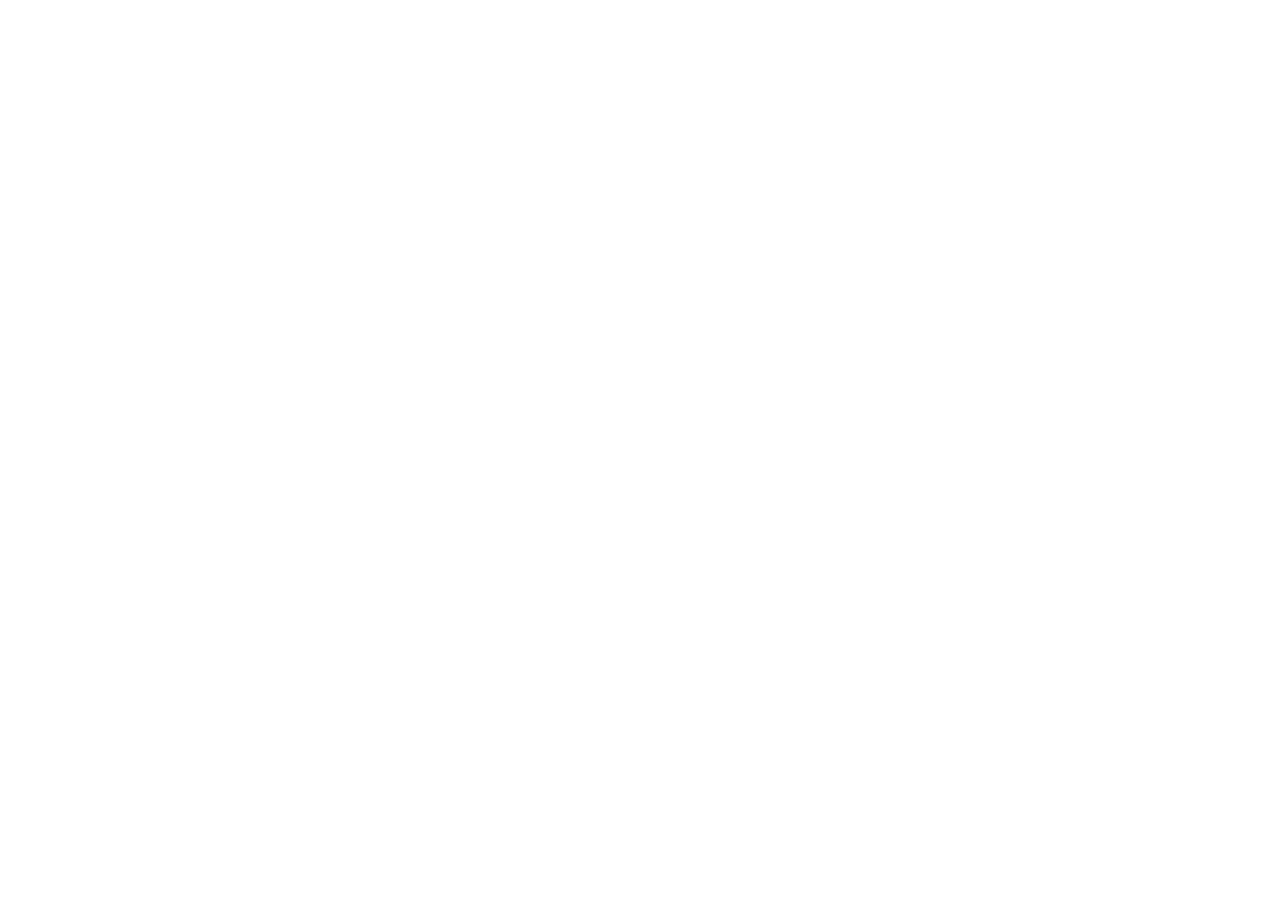
==== index.html @ 0c62b7d4 "Add files via upload" ====
<!DOCTYPE html>
<html lang="en">
<head>
  <meta charset="utf-8">
  <meta name="viewport" content="width=device-width, initial-scale=1">
  <title>Auraluxe - Sleep, engineered to feel like nothing at all.</title>
  <meta name="description" content="The Auraluxe Glow wraps your room in warm light and soft sound - so you fall asleep without trying, and wake up feeling like yourself again. Try it for 100 nights.">
  <link rel="stylesheet" href="assets/colors_and_type.css">
  <script src="vendor/lucide.js"></script>
  <script src="vendor/react.min.js"></script>
  <script src="vendor/react-dom.min.js"></script>
  <style>
    * { box-sizing: border-box; }
    html { scroll-behavior: smooth; }
    html, body { margin: 0; padding: 0; background: var(--canvas); }
    body { -webkit-font-smoothing: antialiased; text-rendering: optimizeLegibility; font-family: var(--font-body); color: var(--ink); }
    a { color: inherit; }
    ::selection { background: var(--brand-purple-300); }
    :root { --gutter: 40px; --sec: 104px; --btn-radius: var(--r-md); }

    /* gentle ambient motion - slow, no bounce */
    @keyframes auraDrift  { 0%,100% { transform: translate(0,0) scale(1); } 50% { transform: translate(-24px,20px) scale(1.05); } }
    @keyframes auraDrift2 { 0%,100% { transform: translate(0,0) scale(1); } 50% { transform: translate(22px,-18px) scale(1.06); } }
    @keyframes auraPulse  { 0%,100% { opacity: .82; transform: scale(1); } 50% { opacity: 1; transform: scale(1.05); } }
    .aura-drift  { animation: auraDrift  17s ease-in-out infinite; }
    .aura-drift2 { animation: auraDrift2 20s ease-in-out infinite; }
    .aura-pulse  { animation: auraPulse  8s  ease-in-out infinite; }
    @media (prefers-reduced-motion: reduce) { .aura-drift,.aura-drift2,.aura-pulse { animation: none; } }

    /* scroll-reveal - pure CSS, always settles visible */
    @keyframes auraReveal { from { opacity: 0; transform: translateY(var(--reveal-y, 18px)); } to { opacity: 1; transform: translateY(0); } }
    .aura-reveal { animation: auraReveal .7s cubic-bezier(.22,1,.36,1) both; }
    @supports (animation-timeline: view()) {
      .aura-reveal { animation-name: auraReveal; animation-timeline: view(); animation-range: entry 2% entry 32%; animation-duration: auto; }
    }
    @media (prefers-reduced-motion: reduce) { .aura-reveal { animation: none !important; opacity: 1 !important; transform: none !important; } }

    @keyframes compatScroll { from { transform: translateX(0); } to { transform: translateX(-50%); } }
    .compat-marquee-track { animation: compatScroll 32s linear infinite; }
    .compat-marquee:hover .compat-marquee-track { animation-play-state: paused; }
    @media (prefers-reduced-motion: reduce) { .compat-marquee-track { animation: none; } }
    .nav-link:hover { color: var(--ink); }
    .link-accent:hover { text-decoration: underline; }
    .footer-link:hover { color: var(--ink); }
    .nav-burger { display: none; }
    .hero-proof .hero-proof-cue { opacity: .85; transition: opacity .18s ease; }
    .hero-proof:hover .hero-proof-cue { opacity: 1; text-decoration: underline; }
    .hero-proof:hover .hero-proof-cue svg { transform: translateY(1px); transition: transform .18s ease; }

    .aura-toast { position: fixed; bottom: 28px; left: 50%; transform: translateX(-50%) translateY(20px); opacity: 0; background: var(--ink); color: #fff; font-family: var(--font-body); font-size: 14px; font-weight: 500; padding: 14px 22px; border-radius: var(--r-full); box-shadow: var(--elev-4); transition: all .3s cubic-bezier(.4,0,.2,1); z-index: 200; display:flex; align-items:center; gap:10px; }
    .aura-toast.show { opacity: 1; transform: translateX(-50%) translateY(0); }

    /* ---------- responsive ---------- */
    @media (max-width: 980px) {
      :root { --sec: 80px; }
      .hero-grid { grid-template-columns: 1fr !important; gap: 36px !important; padding-top: 56px !important; padding-bottom: 64px !important; }
      .hero-visual { min-height: 340px !important; order: -1; }
      .hero-h1 { font-size: 52px !important; letter-spacing: -1.6px !important; }
      .showcase-row { grid-template-columns: 1fr !important; gap: 32px !important; }
      .pain-grid { grid-template-columns: repeat(2, 1fr) !important; }
      .showcase-row .showcase-copy { order: 2 !important; }
      .bento-grid { grid-template-columns: repeat(2, 1fr) !important; }
      .bento-cell:first-child { grid-column: span 2 !important; grid-row: auto !important; }
      .bento-cell.bento-stats { grid-column: span 2 !important; }
      .faq-wrap { grid-template-columns: 1fr !important; gap: 32px !important; }
      .faq-head { position: static !important; }
      .footer-news { grid-template-columns: 1fr !important; gap: 24px !important; }
      .news-form { justify-self: start !important; }
      .testi-grid { grid-template-columns: 1fr !important; }
      .how-grid { grid-template-columns: 1fr !important; gap: 48px !important; }
      .mosaic-grid { grid-template-columns: 1fr !important; }
      .mosaic-hero { min-height: 440px !important; }
    }
    @media (max-width: 720px) {
      :root { --gutter: 22px; }
      .nav-links, .nav-cart { display: none !important; }
      .nav-burger { display: inline-flex !important; }
      .hero-h1 { font-size: 42px !important; }
      .section-h { font-size: 32px !important; }
      .big-quote { font-size: 24px !important; }
      .atmos-h { font-size: 32px !important; }
      .bento-grid { grid-template-columns: 1fr !important; }
      .pain-grid { grid-template-columns: 1fr !important; }
      .bento-cell:first-child, .bento-cell.bento-stats { grid-column: auto !important; }
      .bento-stats { gap: 18px !important; }
      .footer-cols { grid-template-columns: 1fr 1fr !important; }
    }
  </style>
</head>
<body>
  <div id="root"></div>
  <div class="aura-toast" id="toast"></div>

  <script src="js/tweaks-panel.js"></script>
  <script src="js/shared.js"></script>
  <script src="js/sections-a.js"></script>
  <script src="js/sections-b.js"></script>
  <script src="js/sections-c.js"></script>
  <script>const {
  useEffect
} = React;
const TWEAK_DEFAULTS = /*EDITMODE-BEGIN*/{
  "accent": "#7793C7",
  "density": "regular",
  "corners": "soft",
  "parallax": true
} /*EDITMODE-END*/;
const ACCENT_DEEP = {
  "#7793C7": "#4a659e",
  // periwinkle
  "#3a8fa8": "#26687c",
  // teal
  "#4f6fc2": "#37509a",
  // indigo
  "#c47a3a": "#7a4a1e" // amber
};
const DENSITY = {
  compact: {
    sec: "76px",
    gut: "40px"
  },
  regular: {
    sec: "104px",
    gut: "40px"
  },
  comfy: {
    sec: "132px",
    gut: "48px"
  }
};
const CORNERS = {
  sharp: "4px",
  soft: "10px",
  round: "9999px"
};
function showToast(msg) {
  const t = document.getElementById('toast');
  t.innerHTML = '';
  const ic = document.createElement('span');
  ic.textContent = '✓';
  ic.style.cssText = 'color:var(--brand-purple-300);font-weight:700';
  t.appendChild(ic);
  t.appendChild(document.createTextNode(msg));
  t.classList.add('show');
  clearTimeout(window.__tt);
  window.__tt = setTimeout(() => t.classList.remove('show'), 2400);
}
function App() {
  const [t, setTweak] = useTweaks(TWEAK_DEFAULTS);
  const cta = () => showToast("Added to your order - $99.95, sleep well");
  const subscribe = () => showToast("You're in - quiet notes only");
  useEffect(() => {
    if (window.lucide) window.lucide.createIcons();
  });

  // apply tweaks to :root
  useEffect(() => {
    const r = document.documentElement.style;
    r.setProperty("--accent", t.accent);
    r.setProperty("--accent-deep", ACCENT_DEEP[t.accent] || t.accent);
    const d = DENSITY[t.density] || DENSITY.regular;
    r.setProperty("--sec", d.sec);
    r.setProperty("--gutter", d.gut);
    r.setProperty("--btn-radius", CORNERS[t.corners] || CORNERS.soft);
  }, [t.accent, t.density, t.corners]);

  // toggle parallax by setting a flag the rows read
  useEffect(() => {
    window.__auraParallax = t.parallax;
  }, [t.parallax]);
  return /*#__PURE__*/React.createElement("div", null, /*#__PURE__*/React.createElement(SaleBanner, null), /*#__PURE__*/React.createElement(TopNav, {
    onCta: cta
  }), /*#__PURE__*/React.createElement(Hero, {
    onCta: cta
  }), /*#__PURE__*/React.createElement(HeroTrust, null), /*#__PURE__*/React.createElement(CompatibilityStrip, null), /*#__PURE__*/React.createElement(FeaturedIn, {
    onCta: cta
  }), /*#__PURE__*/React.createElement(Timeline, null), /*#__PURE__*/React.createElement(Showcase, null), /*#__PURE__*/React.createElement(Bento, null), /*#__PURE__*/React.createElement(Comparison, null), /*#__PURE__*/React.createElement(AtmosphereBand, null), /*#__PURE__*/React.createElement(LifestyleMosaic, {
    onCta: cta
  }), /*#__PURE__*/React.createElement(Testimonials, null), /*#__PURE__*/React.createElement(RiskReversal, null), /*#__PURE__*/React.createElement(Faq, null), /*#__PURE__*/React.createElement(FinalCta, {
    onCta: cta
  }), /*#__PURE__*/React.createElement(Footer, {
    onSubscribe: subscribe
  }), /*#__PURE__*/React.createElement(TweaksPanel, null, /*#__PURE__*/React.createElement(TweakSection, {
    label: "Brand"
  }), /*#__PURE__*/React.createElement(TweakColor, {
    label: "Accent",
    value: t.accent,
    options: ["#7793C7", "#3a8fa8", "#4f6fc2", "#c47a3a"],
    onChange: v => setTweak("accent", v)
  }), /*#__PURE__*/React.createElement(TweakRadio, {
    label: "Corners",
    value: t.corners,
    options: ["sharp", "soft", "round"],
    onChange: v => setTweak("corners", v)
  }), /*#__PURE__*/React.createElement(TweakSection, {
    label: "Layout"
  }), /*#__PURE__*/React.createElement(TweakRadio, {
    label: "Density",
    value: t.density,
    options: ["compact", "regular", "comfy"],
    onChange: v => setTweak("density", v)
  }), /*#__PURE__*/React.createElement(TweakToggle, {
    label: "Parallax imagery",
    value: t.parallax,
    onChange: v => setTweak("parallax", v)
  })));
}
ReactDOM.createRoot(document.getElementById('root')).render(/*#__PURE__*/React.createElement(App, null));</script>
<template id="__bundler_thumbnail"><svg xmlns="http://www.w3.org/2000/svg" viewBox="0 0 100 100"><rect width="100" height="100" fill="#0d1f3c"/><circle cx="50" cy="50" r="20" fill="none" stroke="#7793C7" stroke-width="4"/><circle cx="58" cy="44" r="14" fill="#0d1f3c"/></svg></template></body>
</html>
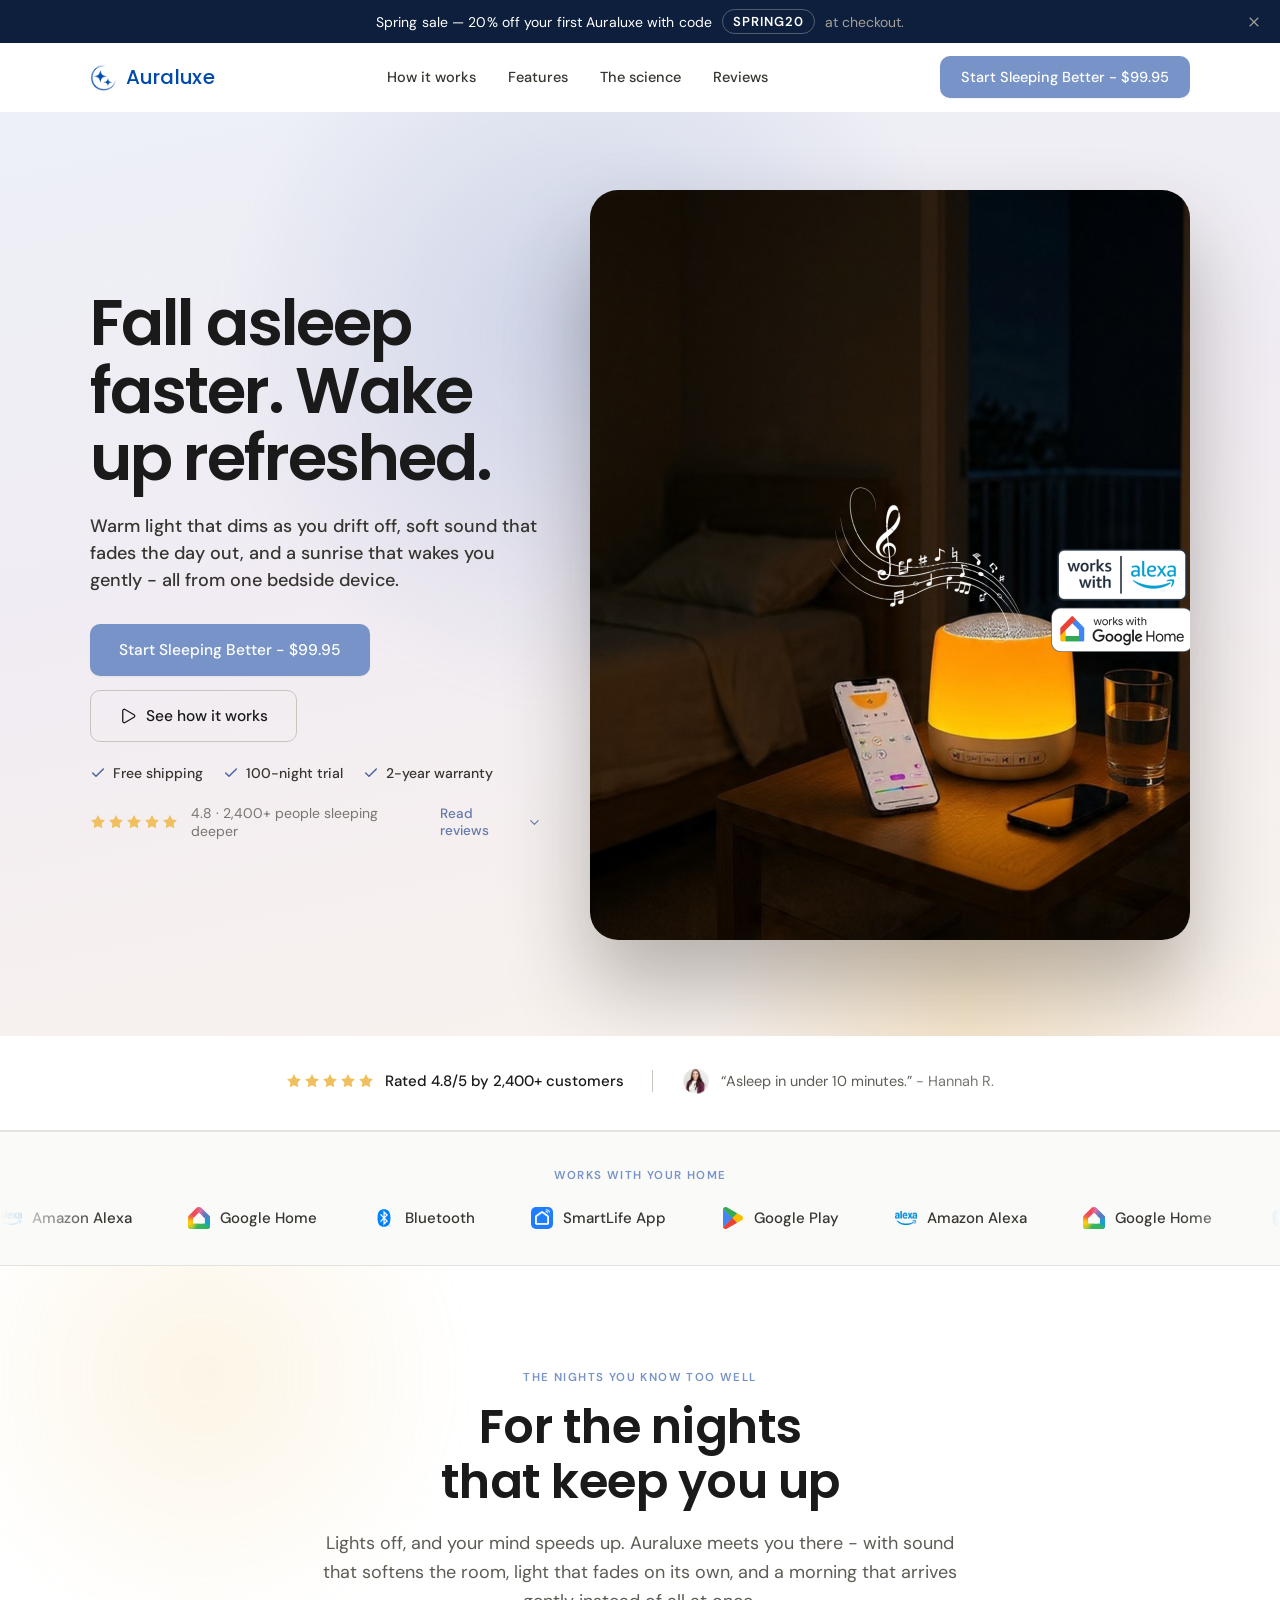
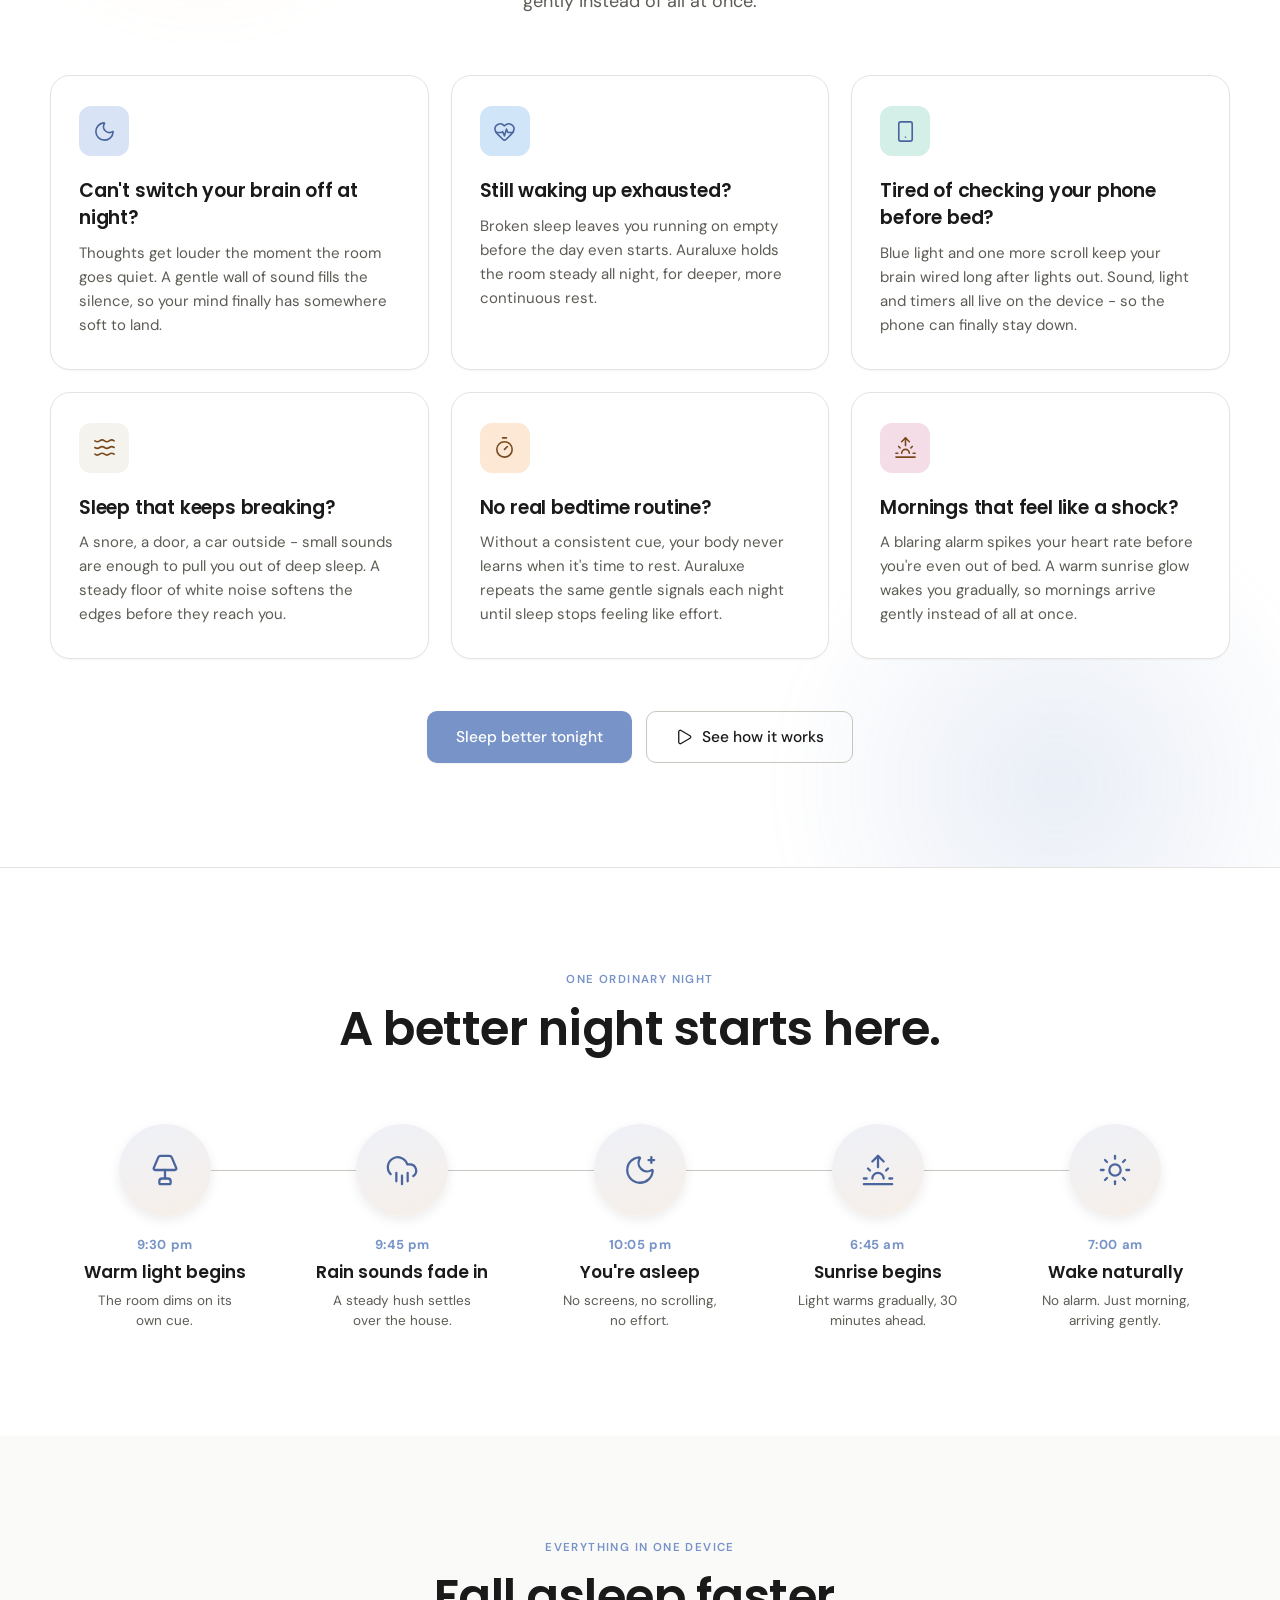
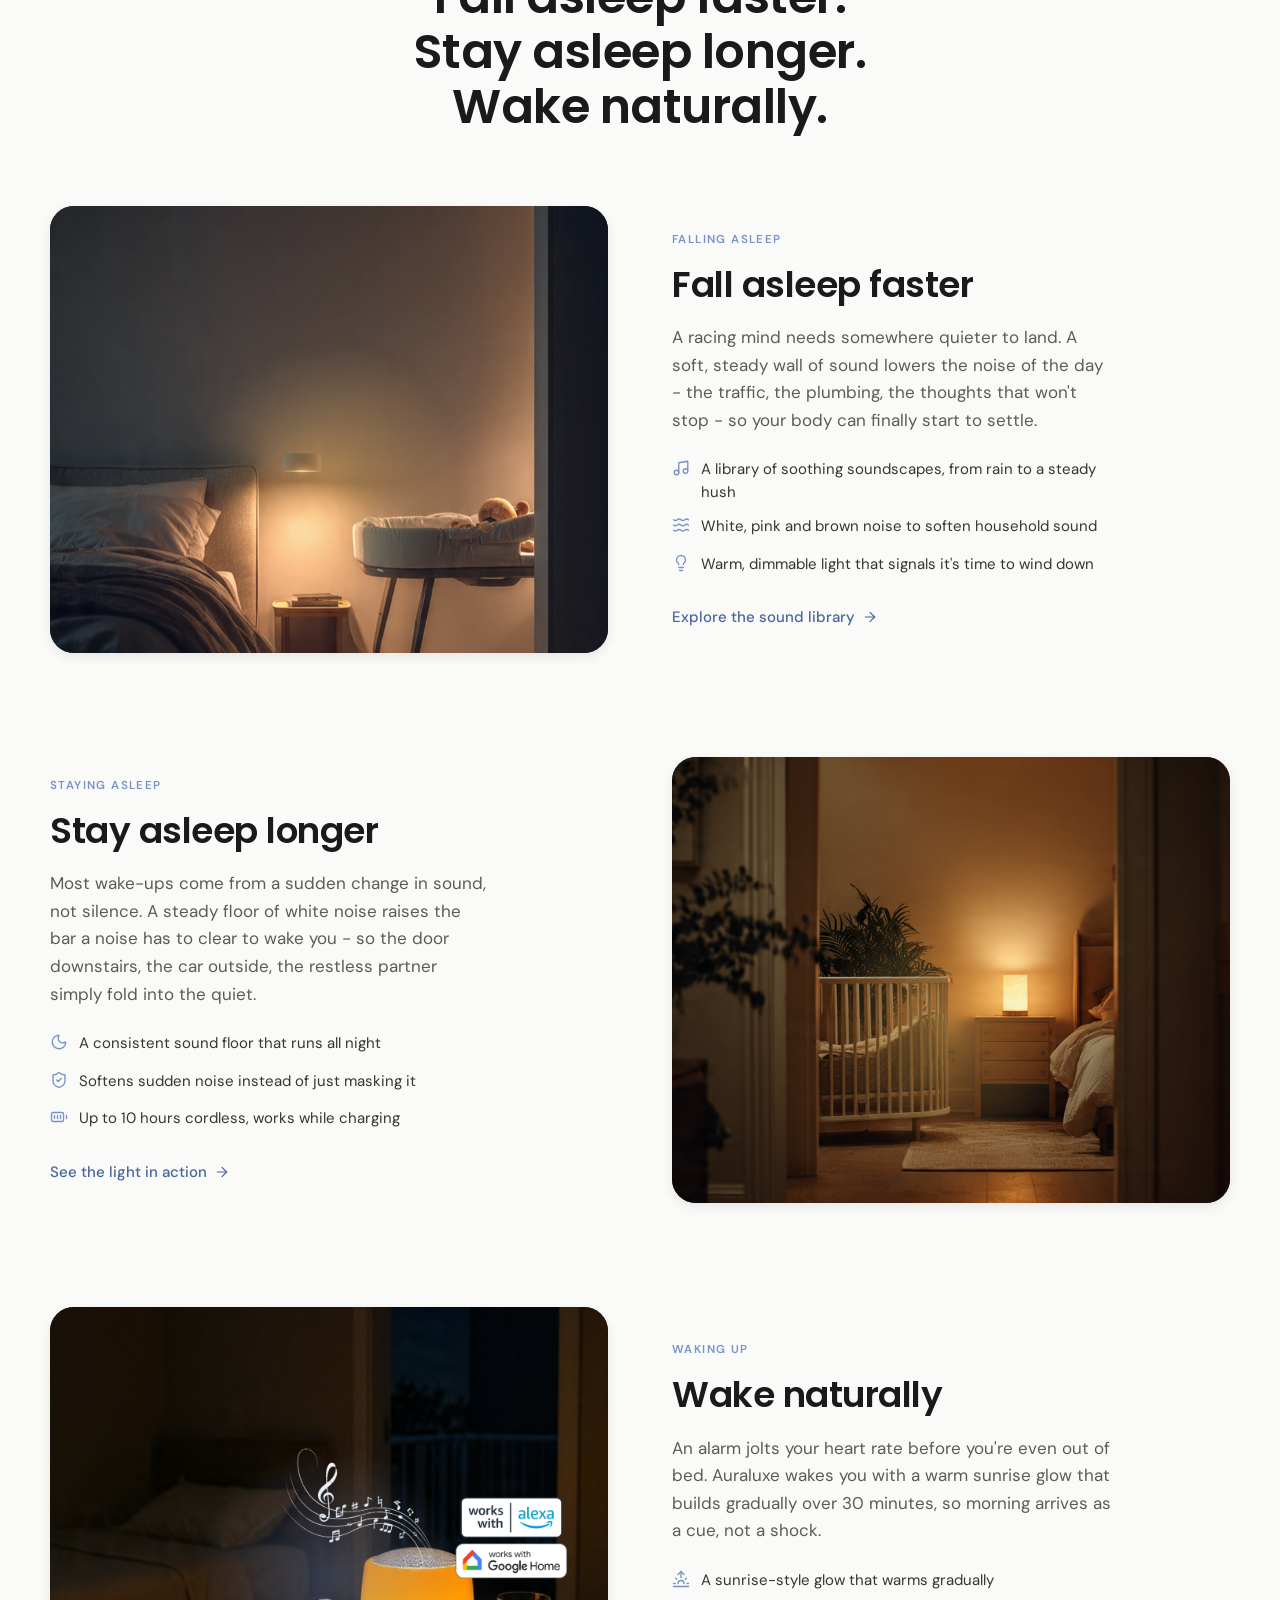
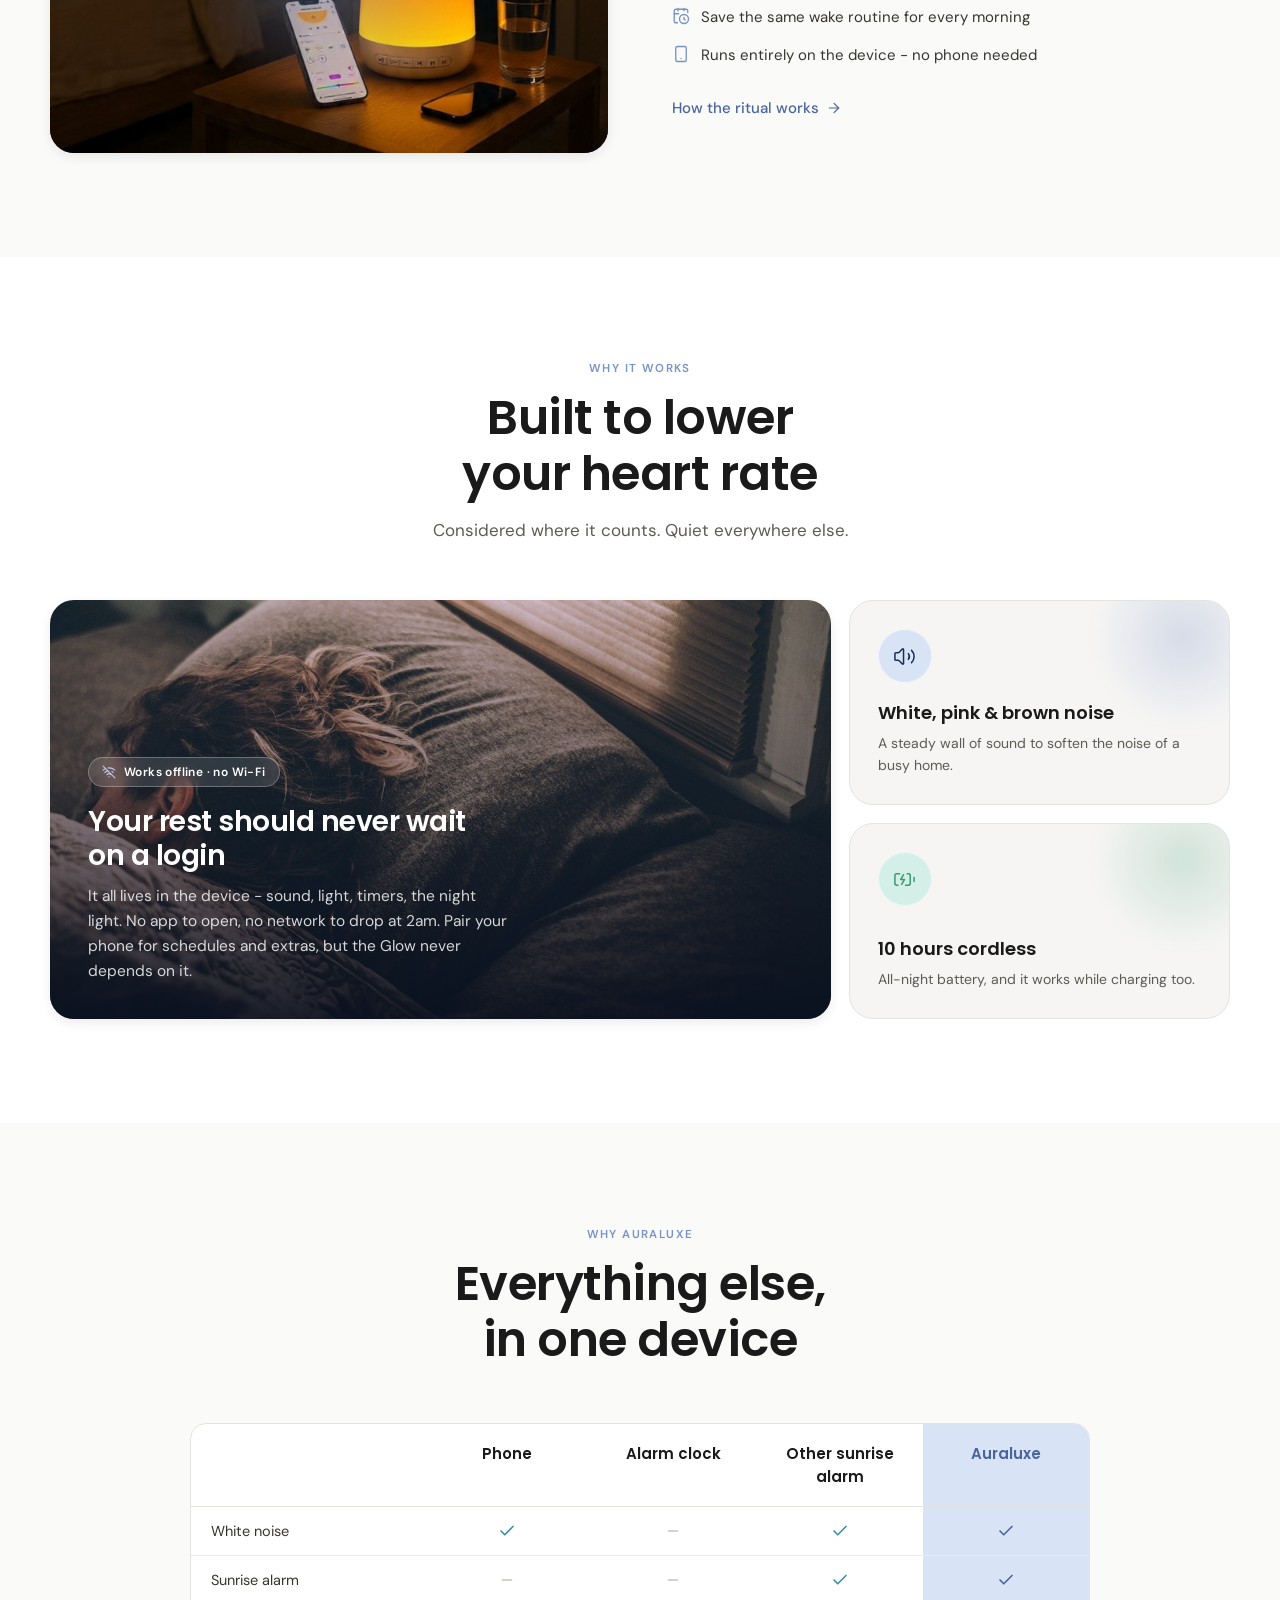
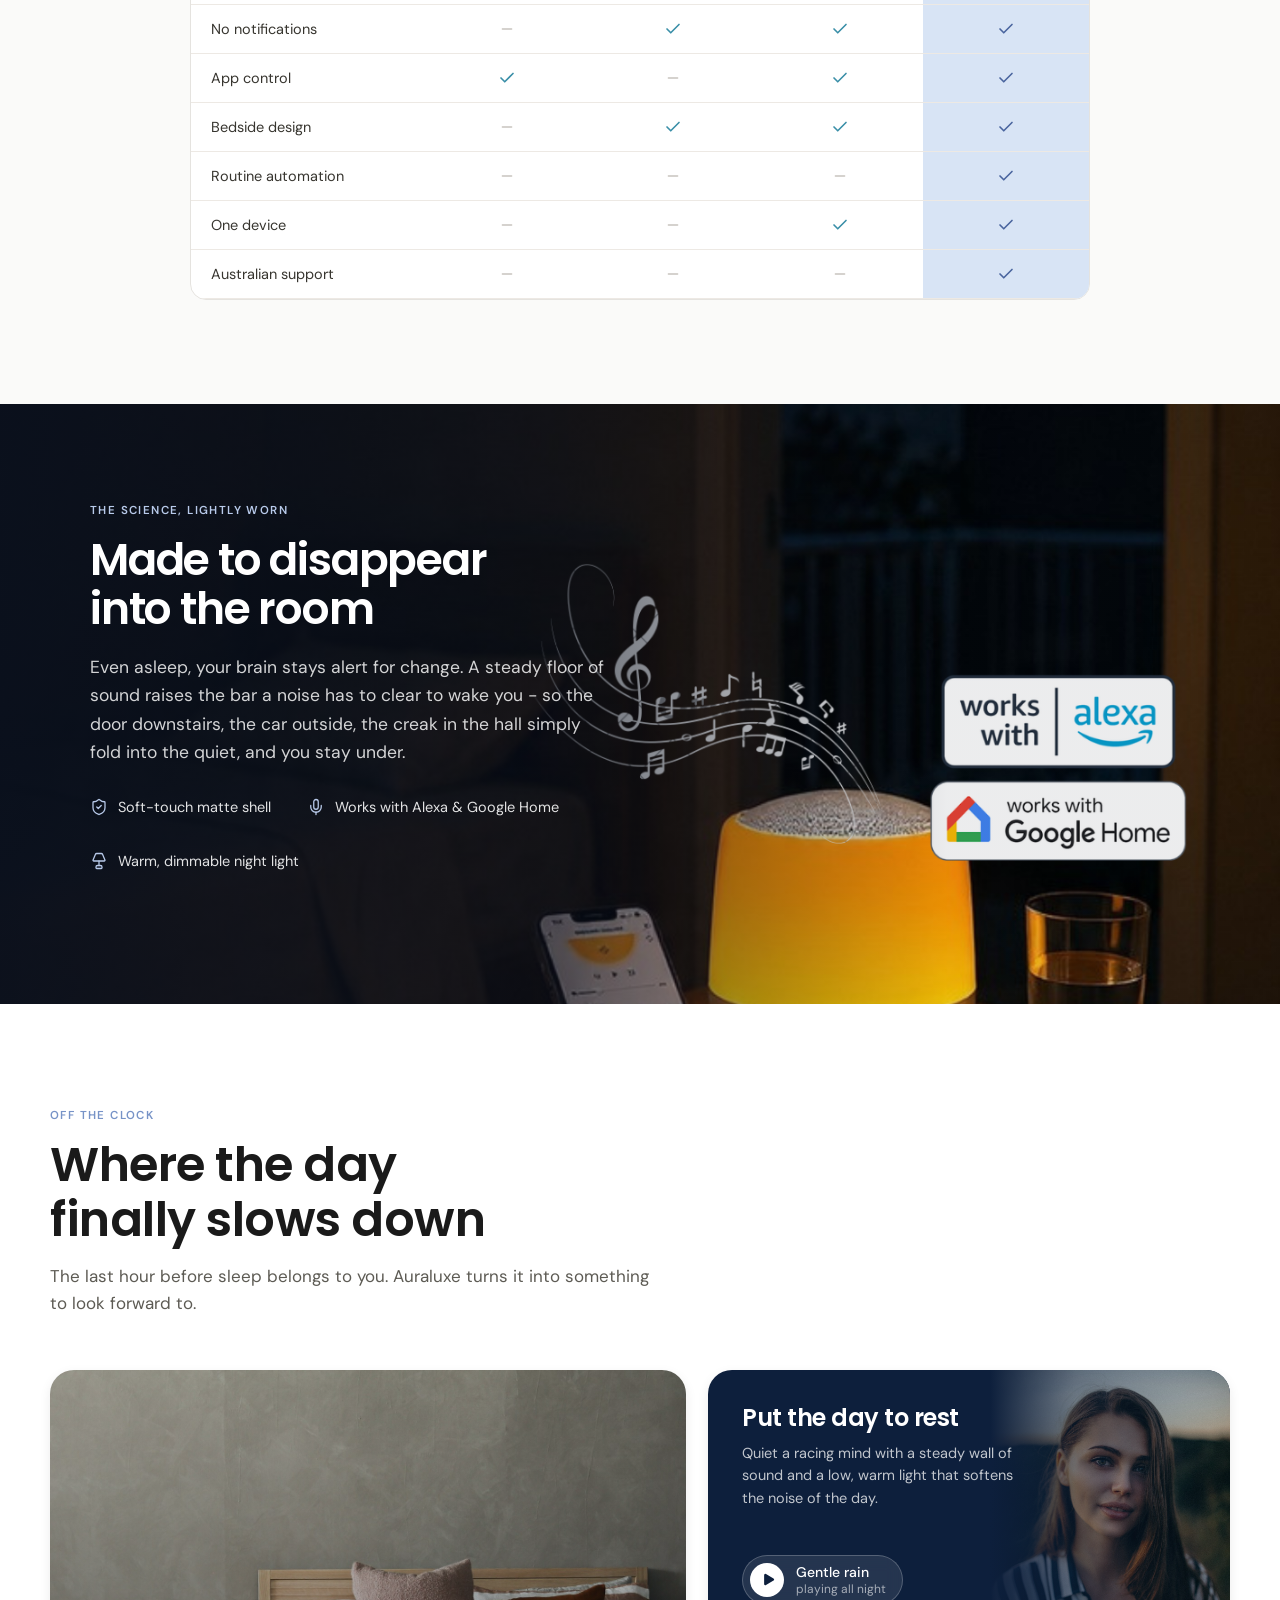
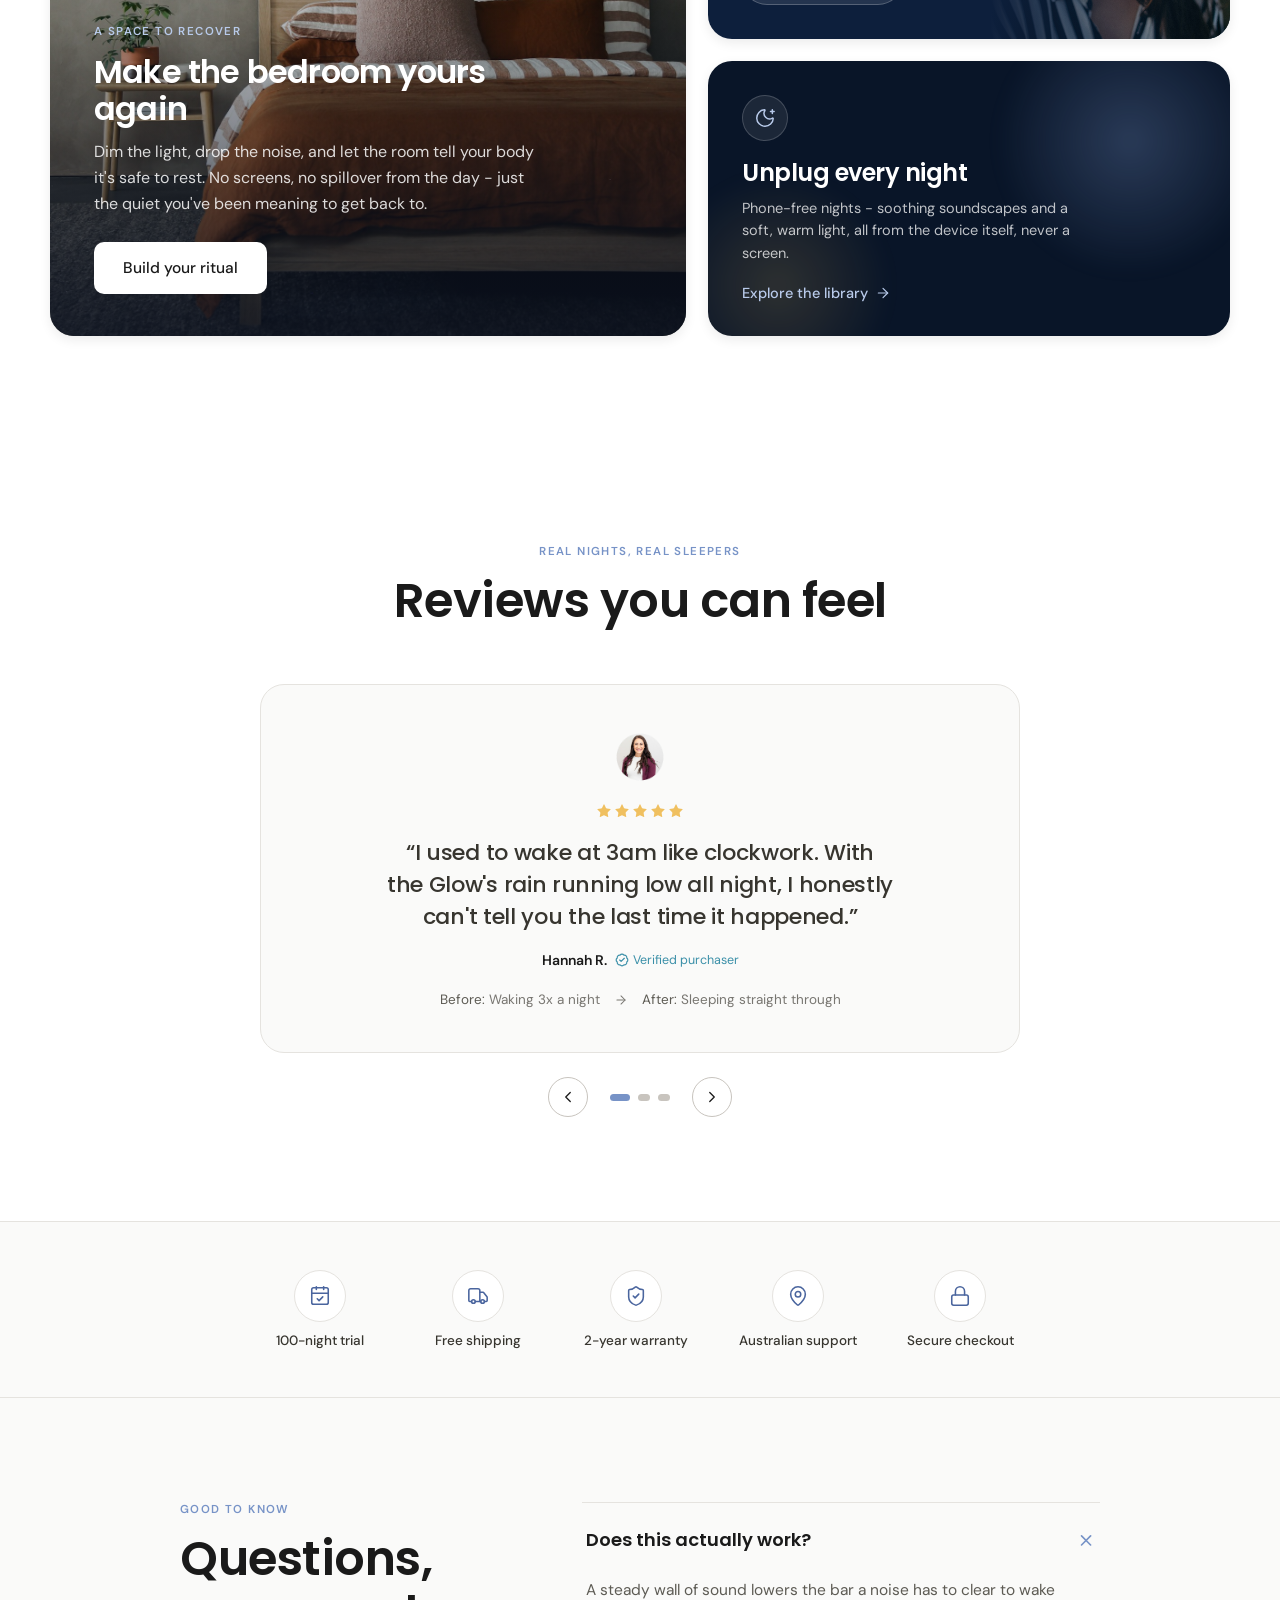
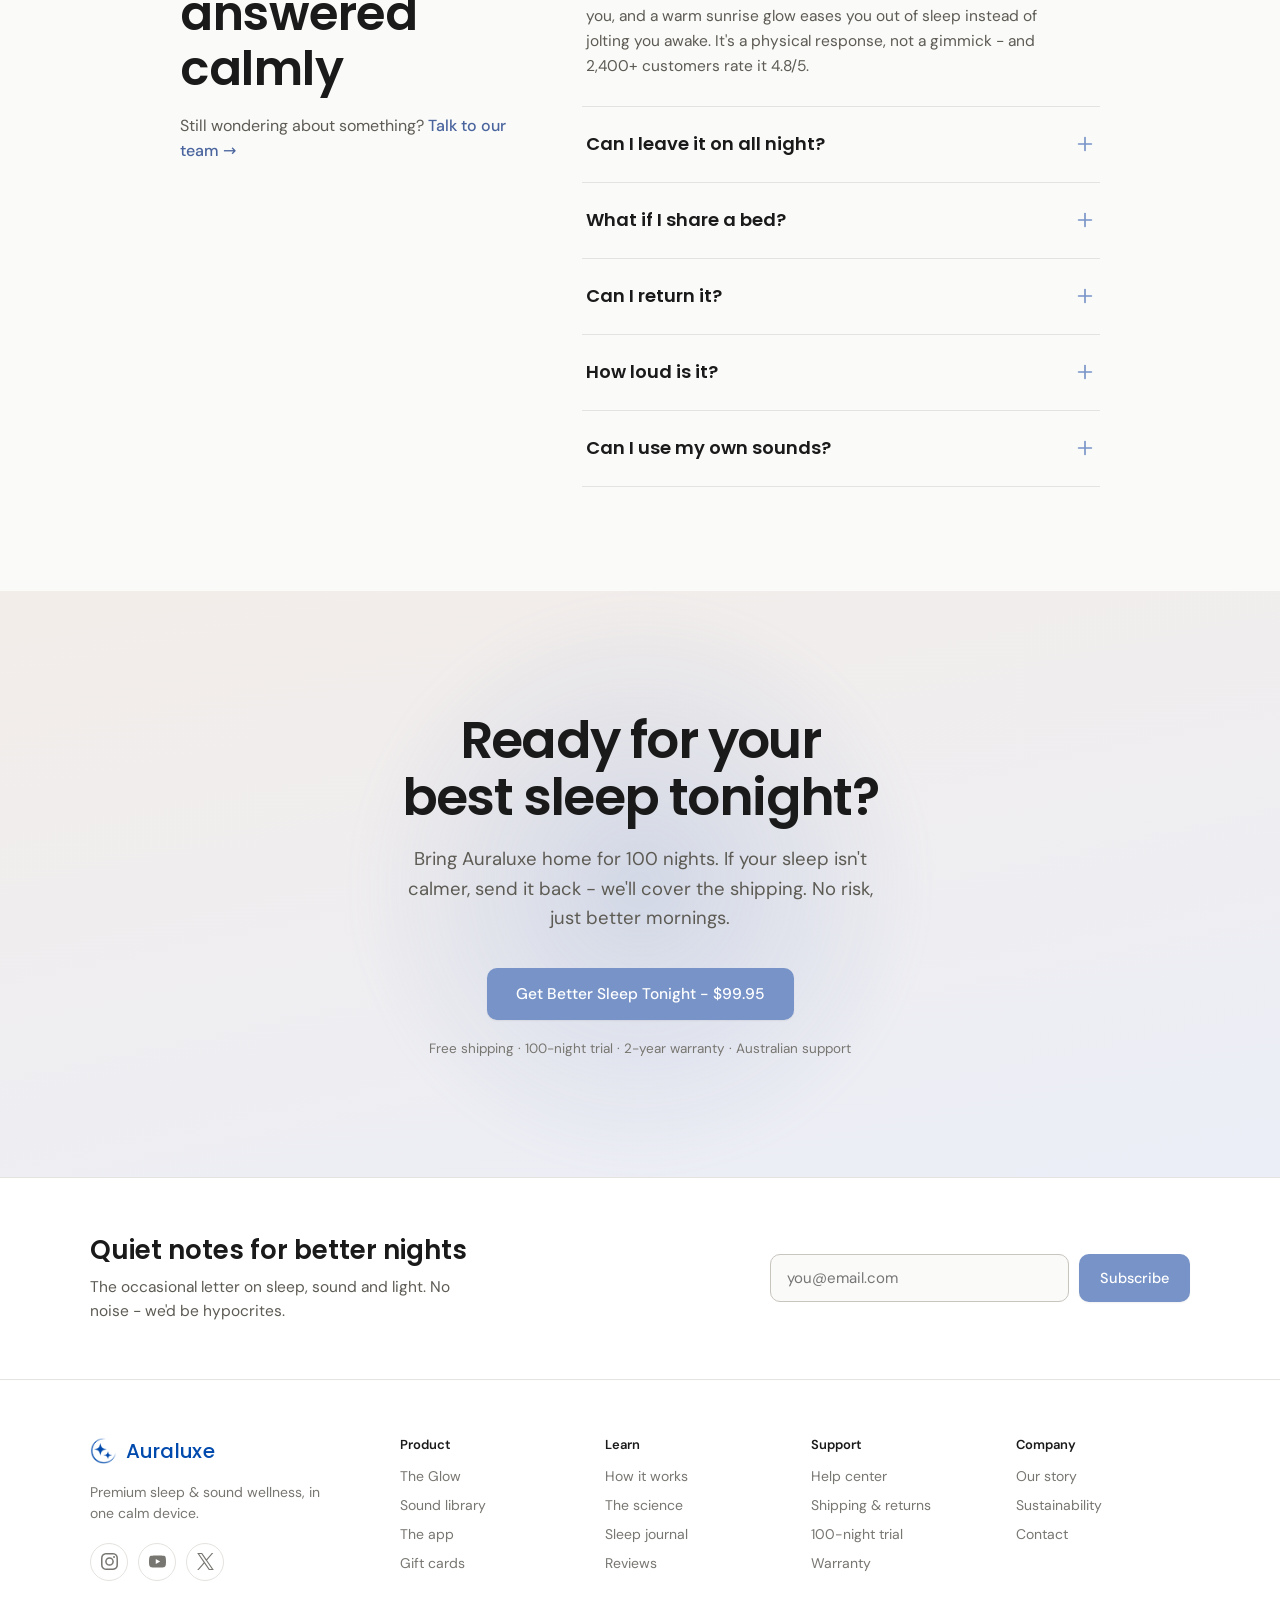
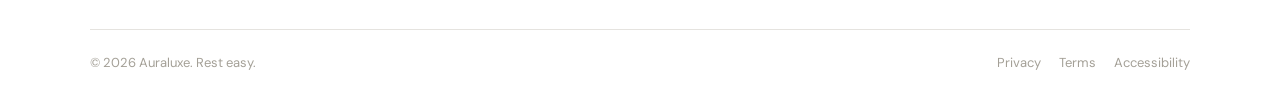
==== commit 42deede2: "Add files via upload" ====
--- a/index.html
+++ b/index.html
@@ -147,7 +147,7 @@
 }
 function App() {
   const [t, setTweak] = useTweaks(TWEAK_DEFAULTS);
-  const cta = () => showToast("Added to your order - $99.95, sleep well");
+  const cta = () => buyNow(1);
   const subscribe = () => showToast("You're in - quiet notes only");
   useEffect(() => {
     if (window.lucide) window.lucide.createIcons();
--- a/assets/colors_and_type.css
+++ b/assets/colors_and_type.css
@@ -0,0 +1,304 @@
+/* ============================================================
+   AURALUXE — Design System Foundations
+   Premium sleep & sound wellness brand
+   Fonts: Poppins (headings) + DM Sans (body/UI)
+   Self-hosted locally — see fonts/ folder + @font-face rules below.
+   ============================================================ */
+
+@font-face {
+  font-family: 'DM Sans';
+  font-style: normal;
+  font-weight: 400;
+  font-display: swap;
+  src: url(fonts/DMSans-400-latin-ext.woff2) format('woff2');
+  unicode-range: U+0100-02BA, U+02BD-02C5, U+02C7-02CC, U+02CE-02D7, U+02DD-02FF, U+0304, U+0308, U+0329, U+1D00-1DBF, U+1E00-1E9F, U+1EF2-1EFF, U+2020, U+20A0-20AB, U+20AD-20C0, U+2113, U+2C60-2C7F, U+A720-A7FF;
+}
+@font-face {
+  font-family: 'DM Sans';
+  font-style: normal;
+  font-weight: 400;
+  font-display: swap;
+  src: url(fonts/DMSans-400-latin.woff2) format('woff2');
+  unicode-range: U+0000-00FF, U+0131, U+0152-0153, U+02BB-02BC, U+02C6, U+02DA, U+02DC, U+0304, U+0308, U+0329, U+2000-206F, U+20AC, U+2122, U+2191, U+2193, U+2212, U+2215, U+FEFF, U+FFFD;
+}
+@font-face {
+  font-family: 'DM Sans';
+  font-style: normal;
+  font-weight: 500;
+  font-display: swap;
+  src: url(fonts/DMSans-500-latin-ext.woff2) format('woff2');
+  unicode-range: U+0100-02BA, U+02BD-02C5, U+02C7-02CC, U+02CE-02D7, U+02DD-02FF, U+0304, U+0308, U+0329, U+1D00-1DBF, U+1E00-1E9F, U+1EF2-1EFF, U+2020, U+20A0-20AB, U+20AD-20C0, U+2113, U+2C60-2C7F, U+A720-A7FF;
+}
+@font-face {
+  font-family: 'DM Sans';
+  font-style: normal;
+  font-weight: 500;
+  font-display: swap;
+  src: url(fonts/DMSans-500-latin.woff2) format('woff2');
+  unicode-range: U+0000-00FF, U+0131, U+0152-0153, U+02BB-02BC, U+02C6, U+02DA, U+02DC, U+0304, U+0308, U+0329, U+2000-206F, U+20AC, U+2122, U+2191, U+2193, U+2212, U+2215, U+FEFF, U+FFFD;
+}
+@font-face {
+  font-family: 'DM Sans';
+  font-style: normal;
+  font-weight: 600;
+  font-display: swap;
+  src: url(fonts/DMSans-600-latin-ext.woff2) format('woff2');
+  unicode-range: U+0100-02BA, U+02BD-02C5, U+02C7-02CC, U+02CE-02D7, U+02DD-02FF, U+0304, U+0308, U+0329, U+1D00-1DBF, U+1E00-1E9F, U+1EF2-1EFF, U+2020, U+20A0-20AB, U+20AD-20C0, U+2113, U+2C60-2C7F, U+A720-A7FF;
+}
+@font-face {
+  font-family: 'DM Sans';
+  font-style: normal;
+  font-weight: 600;
+  font-display: swap;
+  src: url(fonts/DMSans-600-latin.woff2) format('woff2');
+  unicode-range: U+0000-00FF, U+0131, U+0152-0153, U+02BB-02BC, U+02C6, U+02DA, U+02DC, U+0304, U+0308, U+0329, U+2000-206F, U+20AC, U+2122, U+2191, U+2193, U+2212, U+2215, U+FEFF, U+FFFD;
+}
+@font-face {
+  font-family: 'DM Sans';
+  font-style: normal;
+  font-weight: 700;
+  font-display: swap;
+  src: url(fonts/DMSans-700-latin-ext.woff2) format('woff2');
+  unicode-range: U+0100-02BA, U+02BD-02C5, U+02C7-02CC, U+02CE-02D7, U+02DD-02FF, U+0304, U+0308, U+0329, U+1D00-1DBF, U+1E00-1E9F, U+1EF2-1EFF, U+2020, U+20A0-20AB, U+20AD-20C0, U+2113, U+2C60-2C7F, U+A720-A7FF;
+}
+@font-face {
+  font-family: 'DM Sans';
+  font-style: normal;
+  font-weight: 700;
+  font-display: swap;
+  src: url(fonts/DMSans-700-latin.woff2) format('woff2');
+  unicode-range: U+0000-00FF, U+0131, U+0152-0153, U+02BB-02BC, U+02C6, U+02DA, U+02DC, U+0304, U+0308, U+0329, U+2000-206F, U+20AC, U+2122, U+2191, U+2193, U+2212, U+2215, U+FEFF, U+FFFD;
+}
+@font-face {
+  font-family: 'Poppins';
+  font-style: normal;
+  font-weight: 400;
+  font-display: swap;
+  src: url(fonts/Poppins-400-latin-ext.woff2) format('woff2');
+  unicode-range: U+0100-02BA, U+02BD-02C5, U+02C7-02CC, U+02CE-02D7, U+02DD-02FF, U+0304, U+0308, U+0329, U+1D00-1DBF, U+1E00-1E9F, U+1EF2-1EFF, U+2020, U+20A0-20AB, U+20AD-20C0, U+2113, U+2C60-2C7F, U+A720-A7FF;
+}
+@font-face {
+  font-family: 'Poppins';
+  font-style: normal;
+  font-weight: 400;
+  font-display: swap;
+  src: url(fonts/Poppins-400-latin.woff2) format('woff2');
+  unicode-range: U+0000-00FF, U+0131, U+0152-0153, U+02BB-02BC, U+02C6, U+02DA, U+02DC, U+0304, U+0308, U+0329, U+2000-206F, U+20AC, U+2122, U+2191, U+2193, U+2212, U+2215, U+FEFF, U+FFFD;
+}
+@font-face {
+  font-family: 'Poppins';
+  font-style: normal;
+  font-weight: 500;
+  font-display: swap;
+  src: url(fonts/Poppins-500-latin-ext.woff2) format('woff2');
+  unicode-range: U+0100-02BA, U+02BD-02C5, U+02C7-02CC, U+02CE-02D7, U+02DD-02FF, U+0304, U+0308, U+0329, U+1D00-1DBF, U+1E00-1E9F, U+1EF2-1EFF, U+2020, U+20A0-20AB, U+20AD-20C0, U+2113, U+2C60-2C7F, U+A720-A7FF;
+}
+@font-face {
+  font-family: 'Poppins';
+  font-style: normal;
+  font-weight: 500;
+  font-display: swap;
+  src: url(fonts/Poppins-500-latin.woff2) format('woff2');
+  unicode-range: U+0000-00FF, U+0131, U+0152-0153, U+02BB-02BC, U+02C6, U+02DA, U+02DC, U+0304, U+0308, U+0329, U+2000-206F, U+20AC, U+2122, U+2191, U+2193, U+2212, U+2215, U+FEFF, U+FFFD;
+}
+@font-face {
+  font-family: 'Poppins';
+  font-style: normal;
+  font-weight: 600;
+  font-display: swap;
+  src: url(fonts/Poppins-600-latin-ext.woff2) format('woff2');
+  unicode-range: U+0100-02BA, U+02BD-02C5, U+02C7-02CC, U+02CE-02D7, U+02DD-02FF, U+0304, U+0308, U+0329, U+1D00-1DBF, U+1E00-1E9F, U+1EF2-1EFF, U+2020, U+20A0-20AB, U+20AD-20C0, U+2113, U+2C60-2C7F, U+A720-A7FF;
+}
+@font-face {
+  font-family: 'Poppins';
+  font-style: normal;
+  font-weight: 600;
+  font-display: swap;
+  src: url(fonts/Poppins-600-latin.woff2) format('woff2');
+  unicode-range: U+0000-00FF, U+0131, U+0152-0153, U+02BB-02BC, U+02C6, U+02DA, U+02DC, U+0304, U+0308, U+0329, U+2000-206F, U+20AC, U+2122, U+2191, U+2193, U+2212, U+2215, U+FEFF, U+FFFD;
+}
+@font-face {
+  font-family: 'Poppins';
+  font-style: normal;
+  font-weight: 700;
+  font-display: swap;
+  src: url(fonts/Poppins-700-latin-ext.woff2) format('woff2');
+  unicode-range: U+0100-02BA, U+02BD-02C5, U+02C7-02CC, U+02CE-02D7, U+02DD-02FF, U+0304, U+0308, U+0329, U+1D00-1DBF, U+1E00-1E9F, U+1EF2-1EFF, U+2020, U+20A0-20AB, U+20AD-20C0, U+2113, U+2C60-2C7F, U+A720-A7FF;
+}
+@font-face {
+  font-family: 'Poppins';
+  font-style: normal;
+  font-weight: 700;
+  font-display: swap;
+  src: url(fonts/Poppins-700-latin.woff2) format('woff2');
+  unicode-range: U+0000-00FF, U+0131, U+0152-0153, U+02BB-02BC, U+02C6, U+02DA, U+02DC, U+0304, U+0308, U+0329, U+2000-206F, U+20AC, U+2122, U+2191, U+2193, U+2212, U+2215, U+FEFF, U+FFFD;
+}
+
+:root {
+  /* ---- Brand & Primary ---- */
+  --aura-logo-blue: #004AAD;       /* the cobalt mark color (logo only) */
+  --primary: #7793C7;              /* periwinkle — signature CTA */
+  --primary-pressed: #5f7ab8;
+  --primary-deep: #4a659e;
+  --on-primary: #ffffff;
+
+  --brand-navy: #0d1f3c;           /* deep navy hero band */
+  --brand-navy-deep: #091528;
+  --brand-navy-mid: #1b3160;
+
+  --link-blue: #2563eb;
+  --link-blue-pressed: #1d4ed8;
+
+  /* ---- Brand accent spectrum ---- */
+  --brand-orange: #c47a3a;
+  --brand-orange-deep: #7a4a1e;
+  --brand-pink: #e8a0bf;
+  --brand-pink-deep: #7a3d5a;
+  --brand-purple: #4f6fc2;
+  --brand-purple-300: #b8caea;
+  --brand-purple-800: #1e2d52;
+  --brand-teal: #3a8fa8;
+  --brand-green: #3a9e6e;
+  --brand-yellow: #f0c060;
+  --brand-brown: #4a3828;
+
+  /* ---- Card tints (pastel feature backgrounds) ---- */
+  --card-tint-peach: #fce8d5;
+  --card-tint-rose: #f5dde8;
+  --card-tint-mint: #d4eee8;
+  --card-tint-lavender: #d8e4f5;
+  --card-tint-sky: #d0e5f7;
+  --card-tint-yellow: #fef3d0;
+  --card-tint-yellow-bold: #f7e08a;
+  --card-tint-cream: #f5f3ee;
+  --card-tint-gray: #f0eeec;
+
+  /* ---- Surfaces ---- */
+  --canvas: #ffffff;
+  --surface: #f6f5f4;
+  --surface-soft: #fafaf9;
+  --hairline: #e5e3df;
+  --hairline-soft: #ede9e4;
+  --hairline-strong: #c8c4be;
+
+  /* ---- Text / ink ---- */
+  --ink-deep: #000000;
+  --ink: #1a1a1a;
+  --charcoal: #37352f;
+  --slate: #5d5b54;
+  --steel: #787671;
+  --stone: #a4a097;
+  --muted: #bbb8b1;
+  --on-dark: #ffffff;
+  --on-dark-muted: #a4a097;
+
+  /* ---- Semantic ---- */
+  --success: #3a9e6e;
+  --warning: #c47a3a;
+  --error: #e03131;
+
+  /* ---- Type families ---- */
+  --font-head: 'Poppins', -apple-system, system-ui, 'Segoe UI', Helvetica, sans-serif;
+  --font-body: 'DM Sans', -apple-system, system-ui, 'Segoe UI', Helvetica, sans-serif;
+
+  /* ---- Radius scale ---- */
+  --r-xs: 4px;
+  --r-sm: 6px;
+  --r-md: 8px;
+  --r-lg: 12px;
+  --r-xl: 16px;
+  --r-xxl: 20px;
+  --r-xxxl: 24px;
+  --r-full: 9999px;
+
+  /* ---- Spacing scale (4px base) ---- */
+  --s-xxs: 4px;
+  --s-xs: 8px;
+  --s-sm: 12px;
+  --s-md: 16px;
+  --s-lg: 20px;
+  --s-xl: 24px;
+  --s-xxl: 32px;
+  --s-xxxl: 40px;
+  --s-section-sm: 48px;
+  --s-section: 64px;
+  --s-section-lg: 96px;
+  --s-hero: 120px;
+
+  /* ---- Elevation ---- */
+  --elev-1: rgba(15, 15, 15, 0.04) 0px 1px 2px 0px;
+  --elev-2: rgba(15, 15, 15, 0.08) 0px 4px 12px 0px;
+  --elev-3: rgba(15, 15, 15, 0.20) 0px 24px 48px -8px;   /* hero mockup */
+  --elev-4: rgba(15, 15, 15, 0.16) 0px 16px 48px -8px;   /* modals */
+  --glow-soft: 0 0 40px rgba(119, 147, 199, 0.35);       /* gentle periwinkle glow */
+}
+
+/* ============================================================
+   BASE TYPE STYLES — semantic helpers
+   ============================================================ */
+
+.aura-hero-display {
+  font-family: var(--font-head);
+  font-size: 80px; font-weight: 600; line-height: 1.05; letter-spacing: -2px;
+}
+.aura-display-lg {
+  font-family: var(--font-head);
+  font-size: 56px; font-weight: 600; line-height: 1.10; letter-spacing: -1px;
+}
+.aura-h1 {
+  font-family: var(--font-head);
+  font-size: 48px; font-weight: 600; line-height: 1.15; letter-spacing: -0.5px;
+}
+.aura-h2 {
+  font-family: var(--font-head);
+  font-size: 36px; font-weight: 600; line-height: 1.20; letter-spacing: -0.5px;
+}
+.aura-h3 {
+  font-family: var(--font-head);
+  font-size: 28px; font-weight: 600; line-height: 1.25;
+}
+.aura-h4 {
+  font-family: var(--font-head);
+  font-size: 22px; font-weight: 600; line-height: 1.30;
+}
+.aura-h5 {
+  font-family: var(--font-head);
+  font-size: 18px; font-weight: 600; line-height: 1.40;
+}
+.aura-subtitle {
+  font-family: var(--font-body);
+  font-size: 18px; font-weight: 400; line-height: 1.50;
+}
+.aura-body {
+  font-family: var(--font-body);
+  font-size: 16px; font-weight: 400; line-height: 1.55;
+}
+.aura-body-medium {
+  font-family: var(--font-body);
+  font-size: 16px; font-weight: 500; line-height: 1.55;
+}
+.aura-body-sm {
+  font-family: var(--font-body);
+  font-size: 14px; font-weight: 400; line-height: 1.50;
+}
+.aura-body-sm-medium {
+  font-family: var(--font-body);
+  font-size: 14px; font-weight: 500; line-height: 1.50;
+}
+.aura-caption {
+  font-family: var(--font-body);
+  font-size: 13px; font-weight: 400; line-height: 1.40;
+}
+.aura-caption-bold {
+  font-family: var(--font-body);
+  font-size: 13px; font-weight: 600; line-height: 1.40;
+}
+.aura-micro {
+  font-family: var(--font-body);
+  font-size: 12px; font-weight: 500; line-height: 1.40;
+}
+.aura-micro-uppercase {
+  font-family: var(--font-body);
+  font-size: 11px; font-weight: 600; line-height: 1.40; letter-spacing: 1px;
+  text-transform: uppercase;
+}
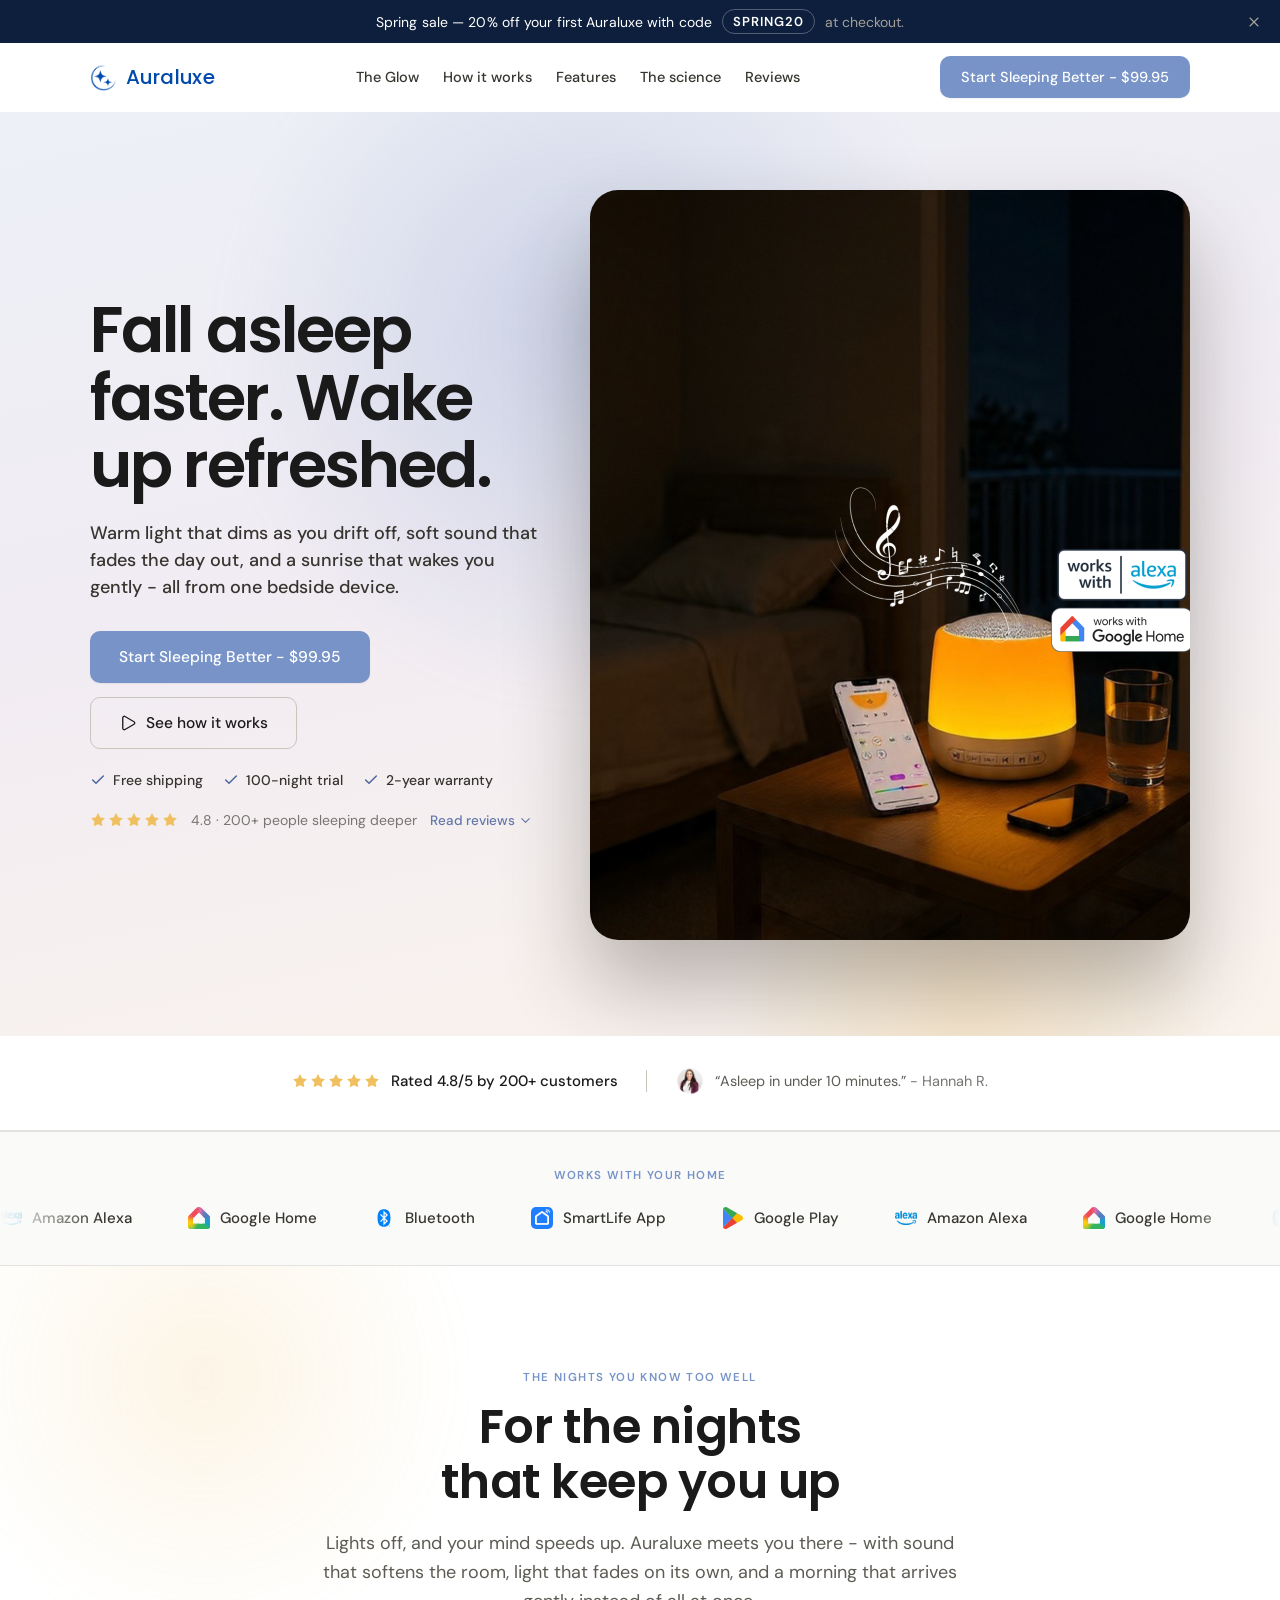
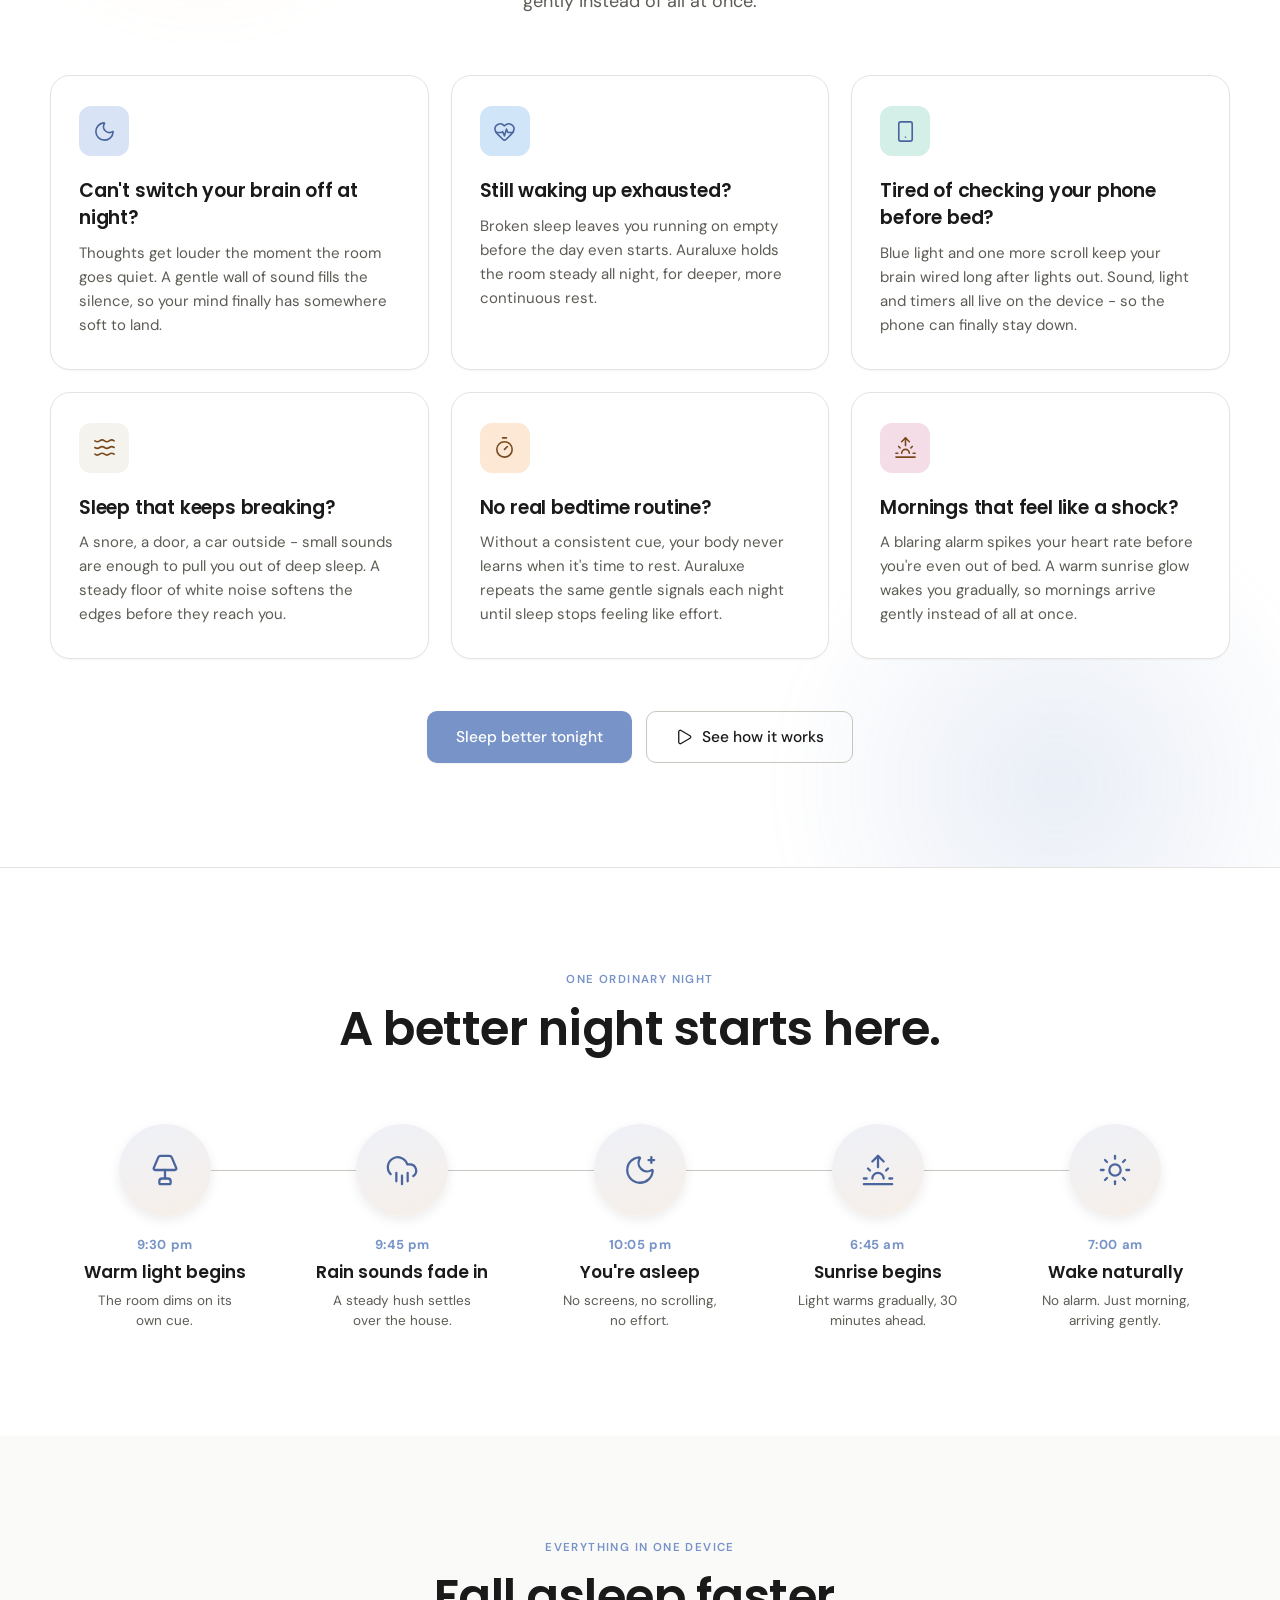
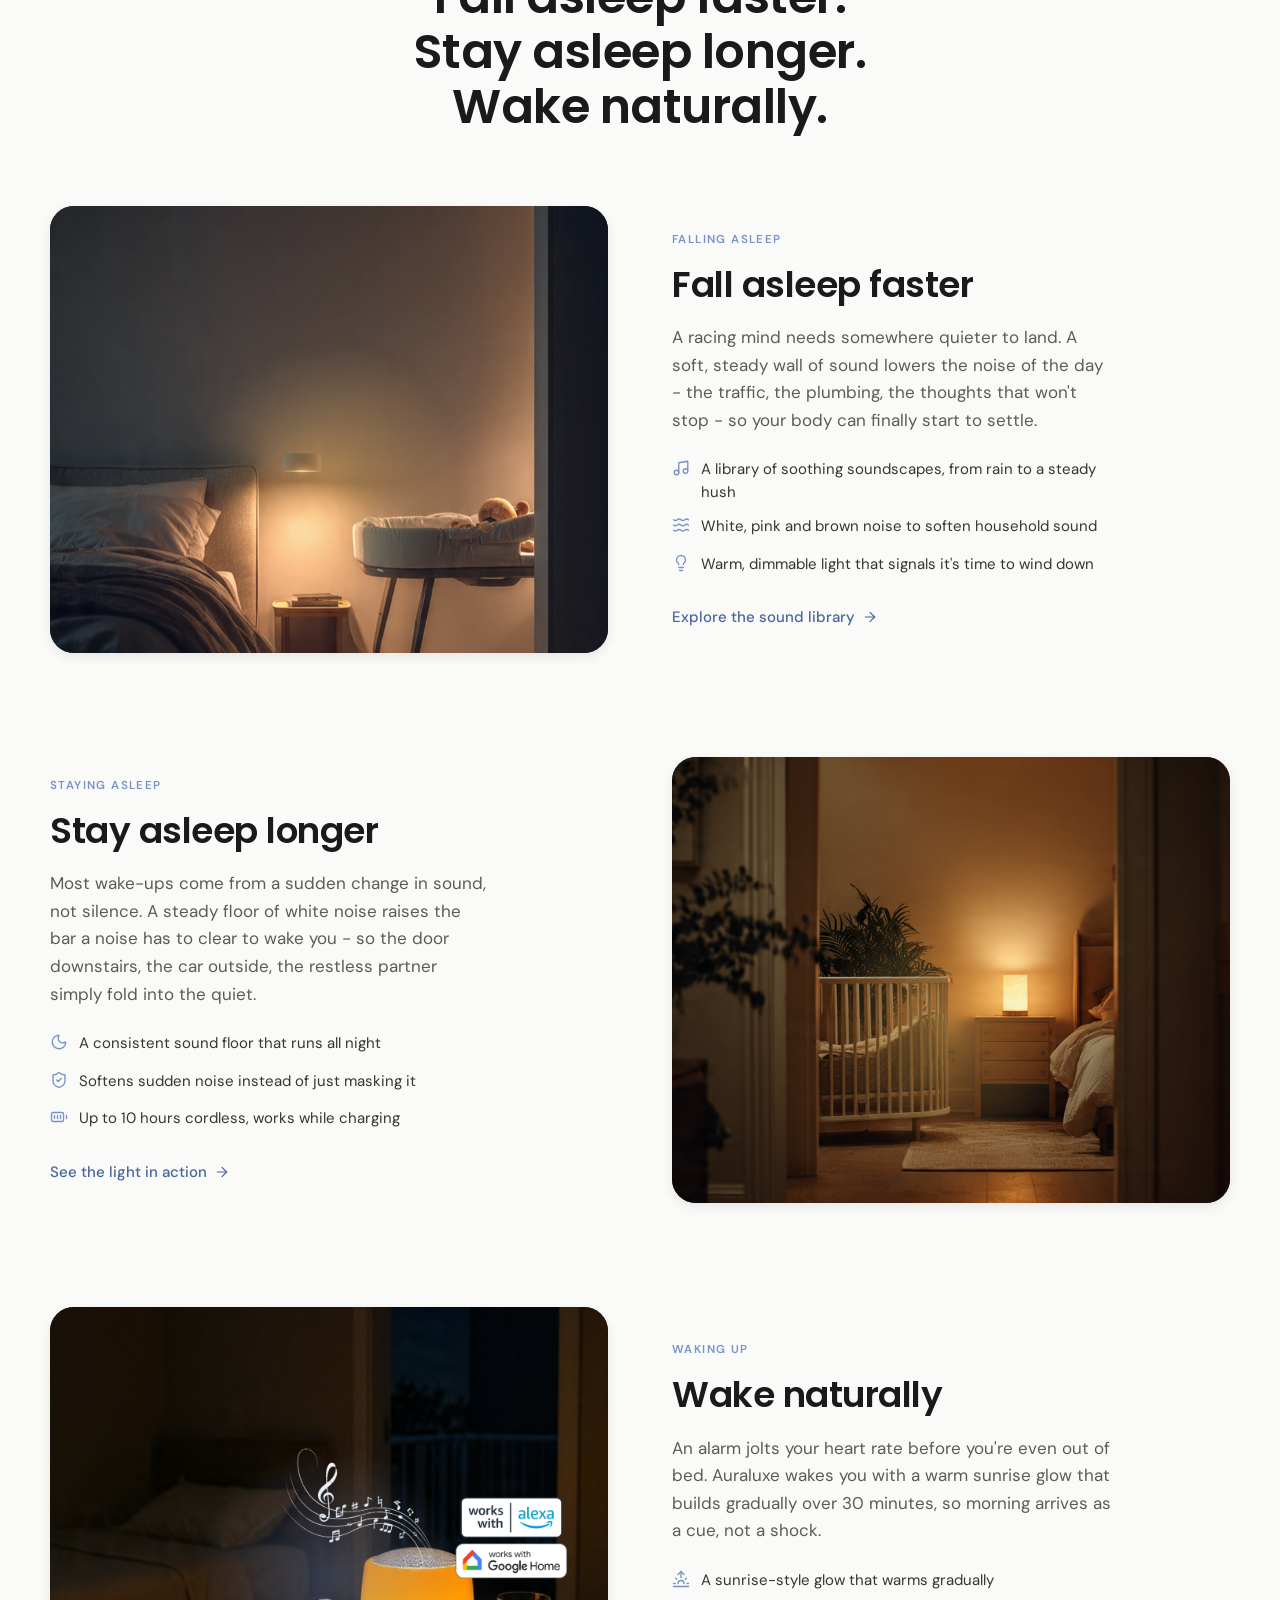
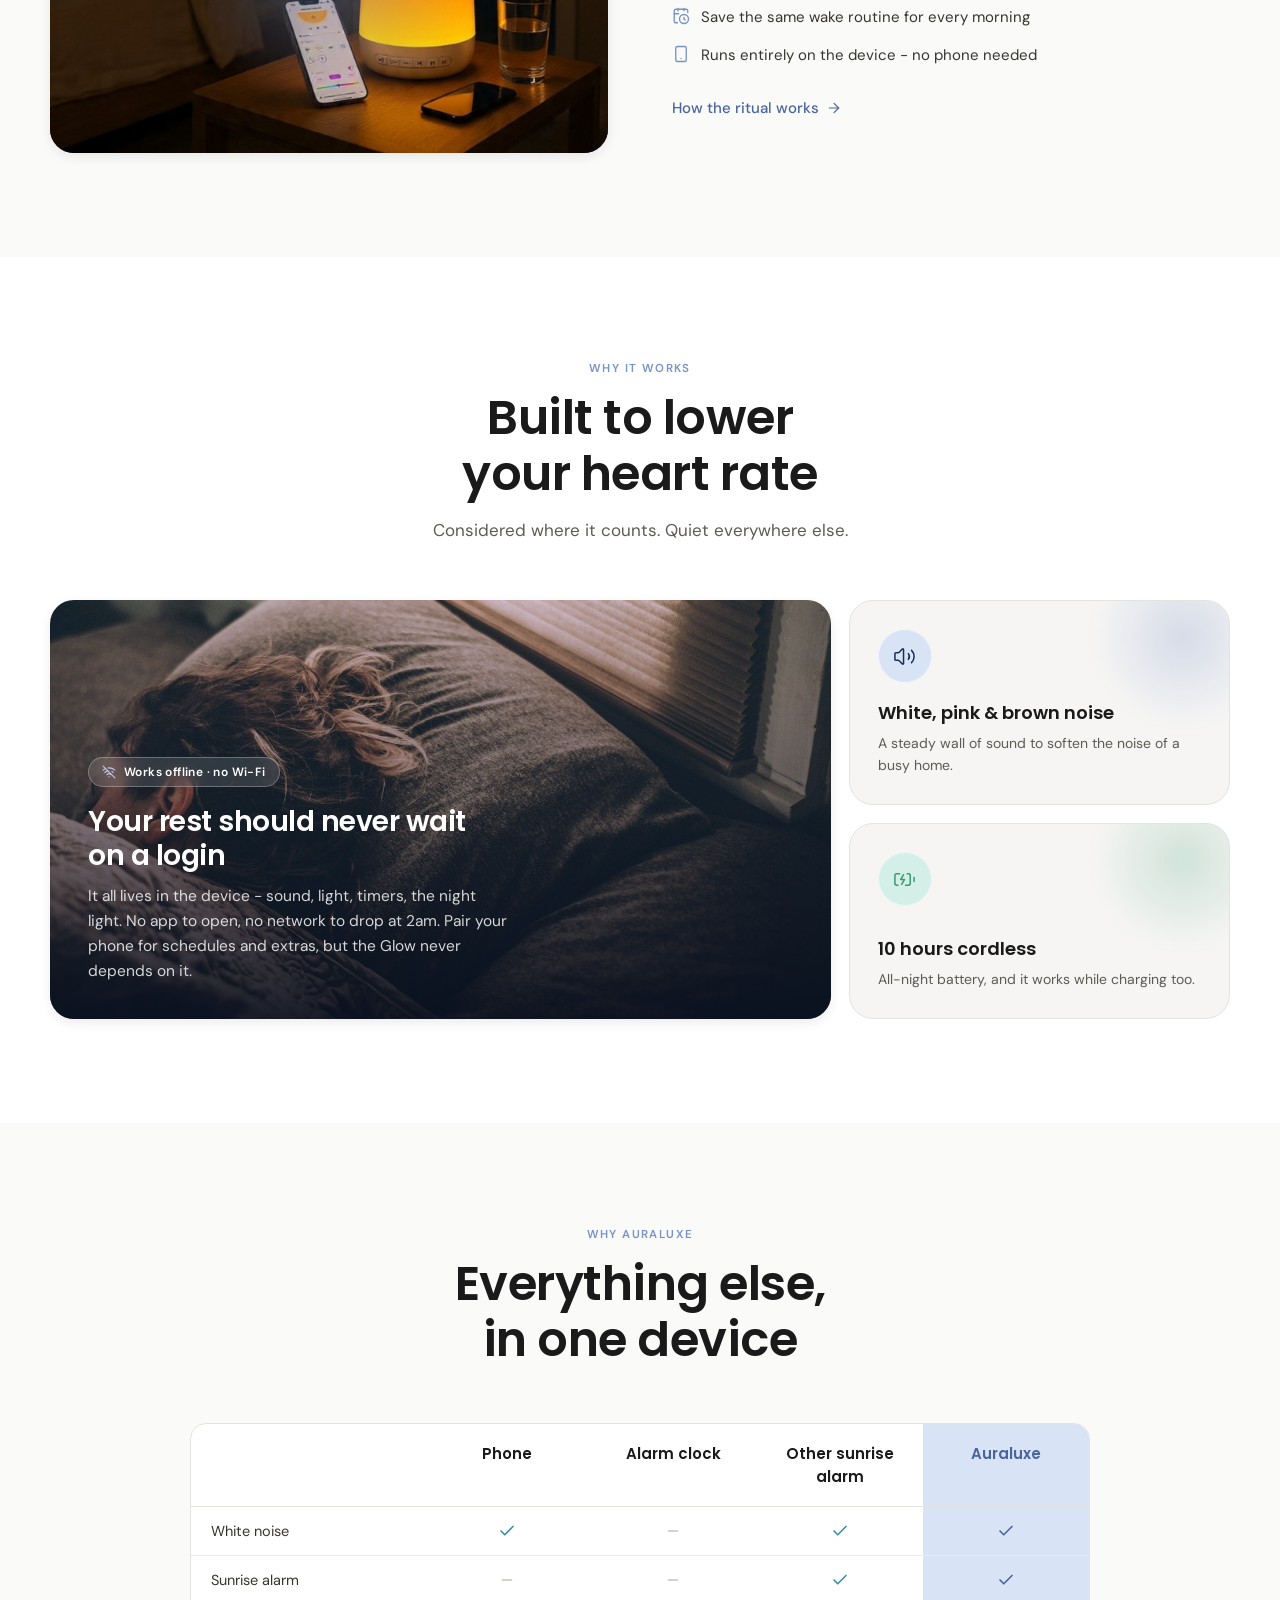
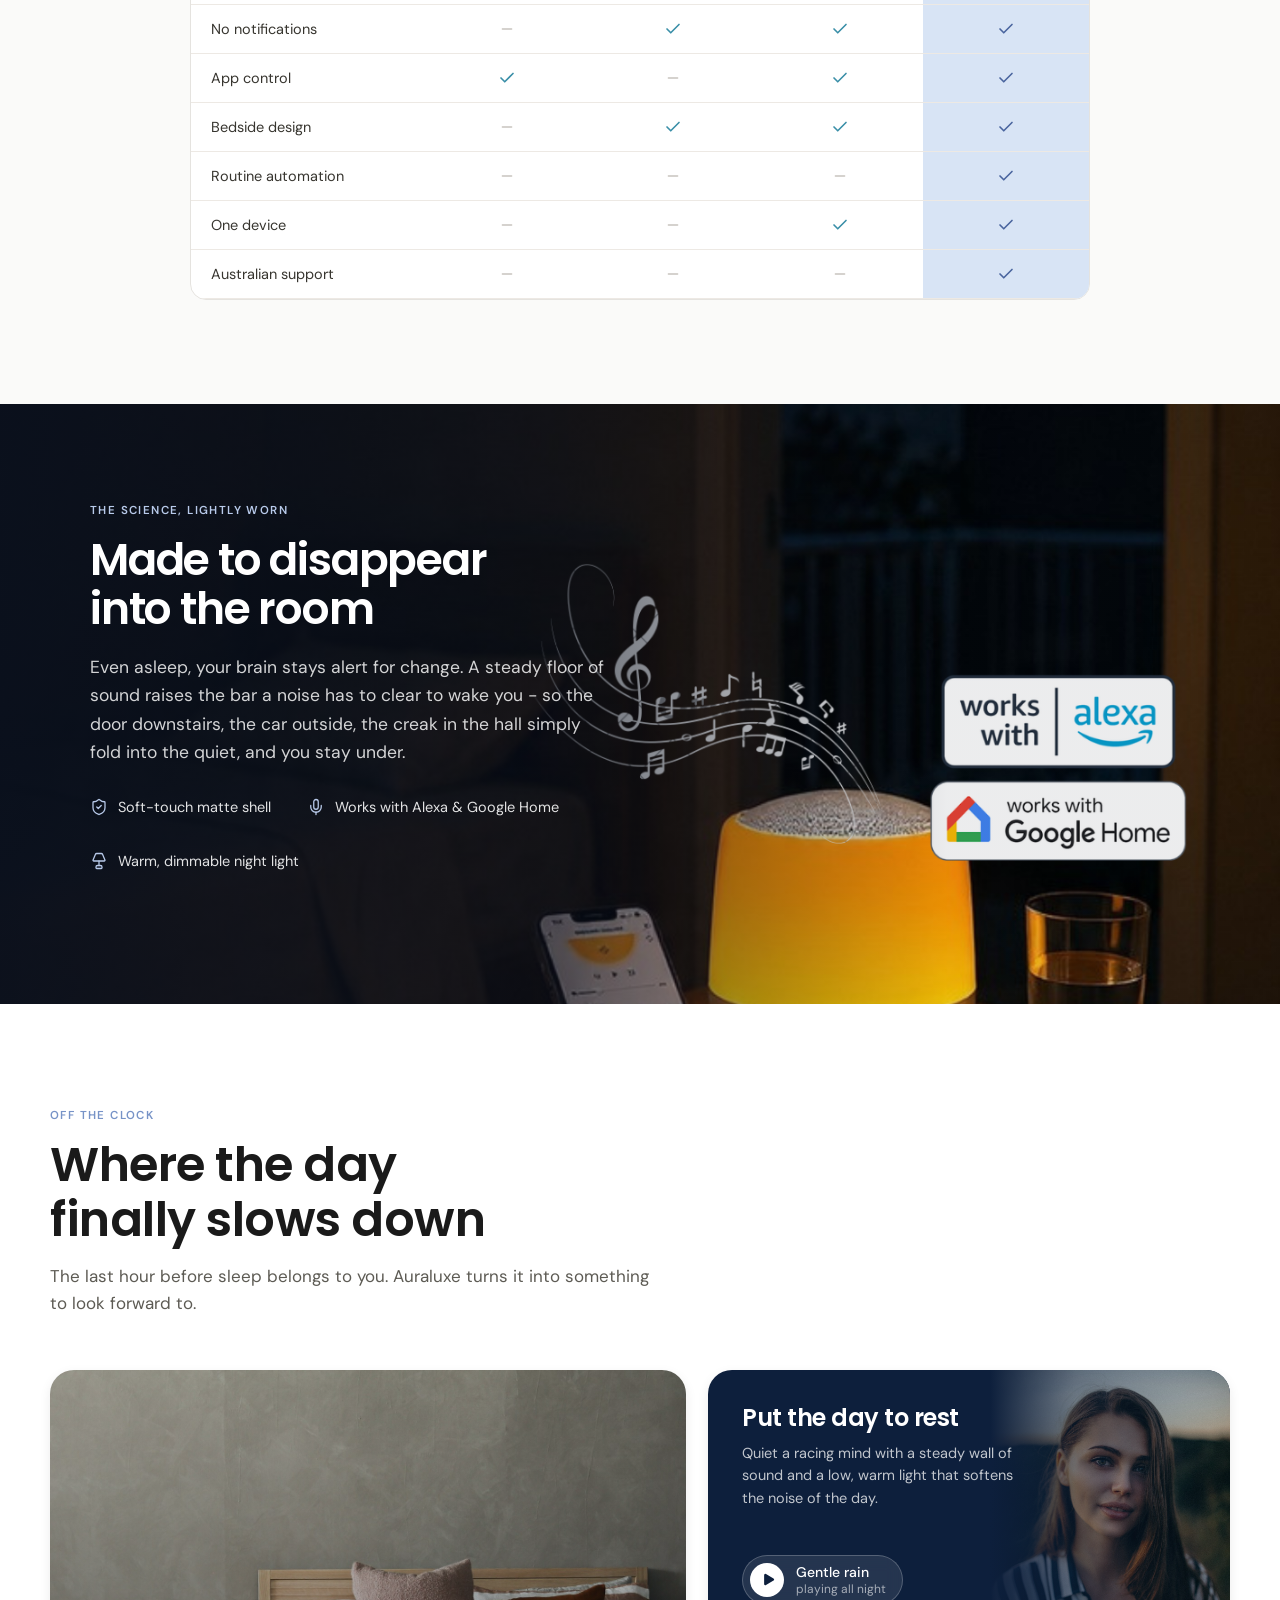
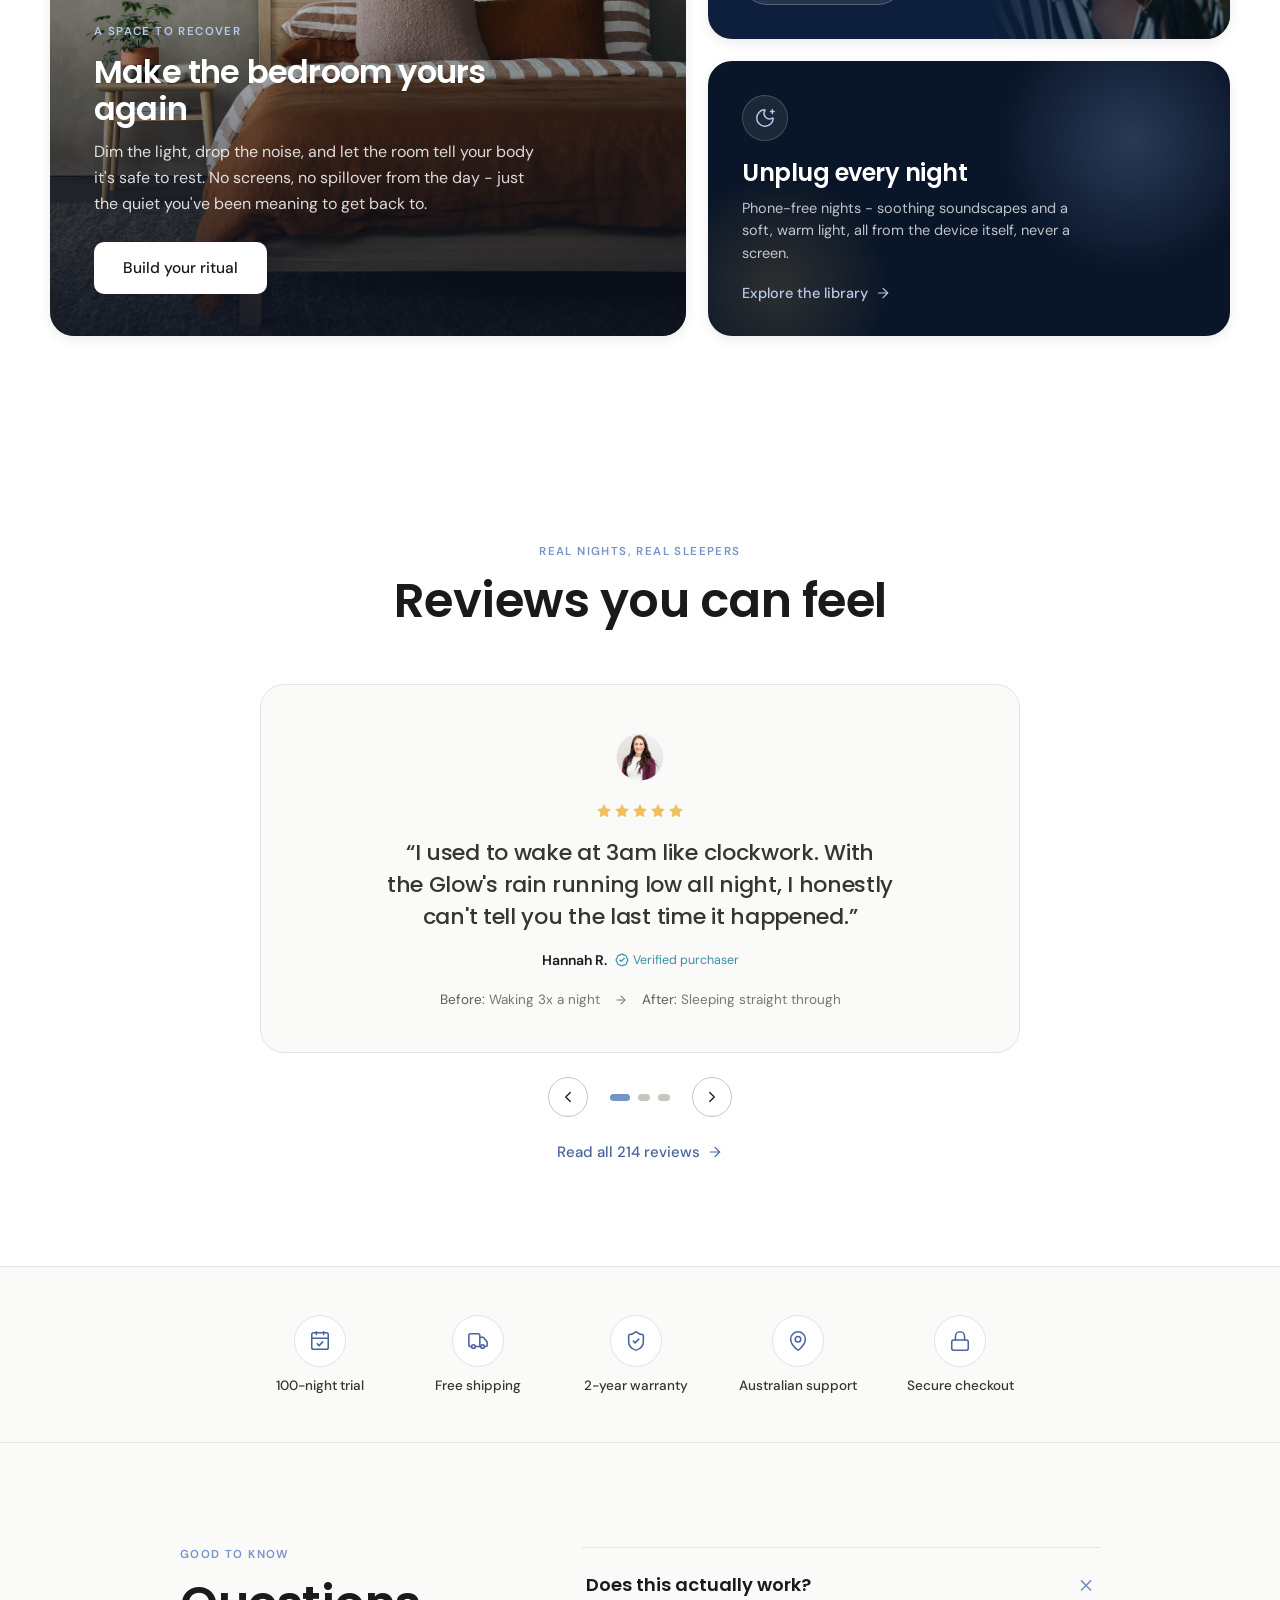
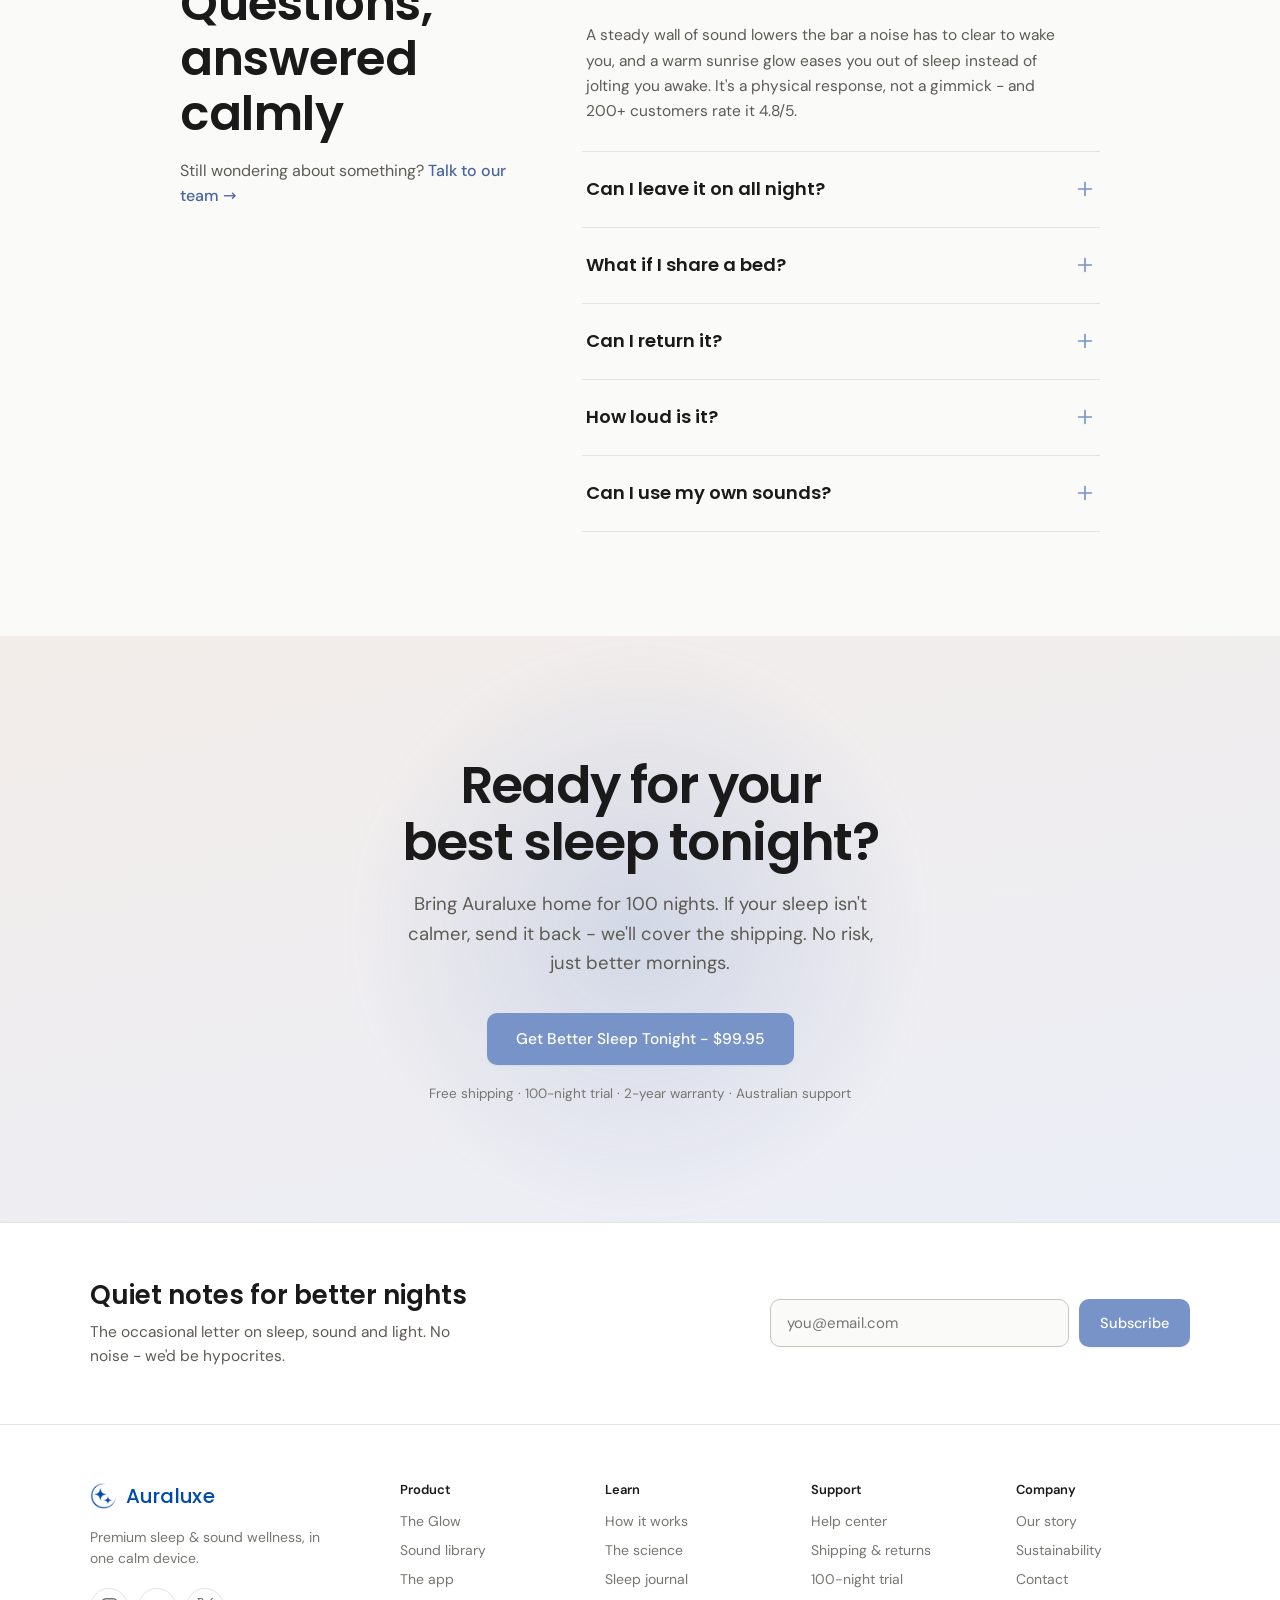
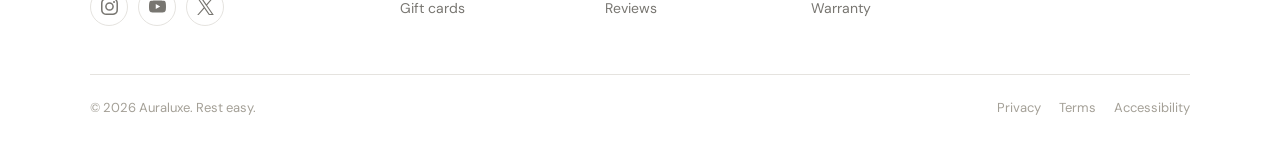
==== commit ab789fbf: "Add files via upload" ====
--- a/index.html
+++ b/index.html
@@ -52,7 +52,9 @@
 
     /* ---------- responsive ---------- */
     @media (max-width: 980px) {
-      :root { --sec: 80px; }
+      body { --sec: 80px; }
+      .timeline-row { grid-template-columns: repeat(3, 1fr) !important; row-gap: 40px !important; }
+      .timeline-row > div:first-child { display: none !important; }
       .hero-grid { grid-template-columns: 1fr !important; gap: 36px !important; padding-top: 56px !important; padding-bottom: 64px !important; }
       .hero-visual { min-height: 340px !important; order: -1; }
       .hero-h1 { font-size: 52px !important; letter-spacing: -1.6px !important; }
@@ -71,9 +73,15 @@
       .mosaic-grid { grid-template-columns: 1fr !important; }
       .mosaic-hero { min-height: 440px !important; }
     }
+    @media (max-width: 960px) {
+      .nav-links, .nav-cart, .nav-cta-wrap { display: none !important; }
+      .nav-burger { display: inline-flex !important; }
+    }
     @media (max-width: 720px) {
-      :root { --gutter: 22px; }
-      .nav-links, .nav-cart { display: none !important; }
+      /* density tweaks write --gutter/--sec inline on <html>; redeclaring on body
+         wins by inheritance so mobile spacing is never overridden */
+      body { --gutter: 20px; --sec: 68px; }
+      .nav-links, .nav-cart, .nav-cta-wrap { display: none !important; }
       .nav-burger { display: inline-flex !important; }
       .hero-h1 { font-size: 42px !important; }
       .section-h { font-size: 32px !important; }
@@ -84,8 +92,43 @@
       .bento-cell:first-child, .bento-cell.bento-stats { grid-column: auto !important; }
       .bento-stats { gap: 18px !important; }
       .footer-cols { grid-template-columns: 1fr 1fr !important; }
+      /* timeline: stack into a vertical list, icon beside the copy */
+      .timeline-row { grid-template-columns: 1fr !important; row-gap: 26px !important; }
+      .timeline-row > div + div { display: grid !important; grid-template-columns: 54px 1fr; column-gap: 16px; row-gap: 3px; align-items: start; text-align: left !important; padding: 0 !important; }
+      .timeline-row > div + div > div:first-child { grid-row: 1 / 4; width: 54px !important; height: 54px !important; margin-bottom: 0 !important; }
+      .timeline-row > div + div > div:first-child svg { width: 24px; height: 24px; }
+      .timeline-row > div + div > p { max-width: none !important; }
+      /* comparison table keeps its own horizontal scroll, just less of it */
+      .cmp-table > div { min-width: 560px !important; }
+      .mosaic-hero { min-height: 400px !important; }
+      .hero-visual { min-height: 0 !important; }
+      .news-form { flex-wrap: wrap !important; }
+      .news-form input { min-width: 0 !important; }
+    }
+    @media (max-width: 420px) {
+      .hero-h1 { font-size: 36px !important; letter-spacing: -1.2px !important; }
+      .section-h, .atmos-h { font-size: 28px !important; }
+      .hero-cta > *, .hero-cta button { width: 100% !important; }
+      .footer-cols { grid-template-columns: 1fr !important; }
     }
   </style>
+<!-- Meta Pixel Code -->
+<script>
+!function(f,b,e,v,n,t,s)
+{if(f.fbq)return;n=f.fbq=function(){n.callMethod?
+n.callMethod.apply(n,arguments):n.queue.push(arguments)};
+if(!f._fbq)f._fbq=n;n.push=n;n.loaded=!0;n.version='2.0';
+n.queue=[];t=b.createElement(e);t.async=!0;
+t.src=v;s=b.getElementsByTagName(e)[0];
+s.parentNode.insertBefore(t,s)}(window, document,'script',
+'https://connect.facebook.net/en_US/fbevents.js');
+fbq('init', '1595185192248418');
+fbq('track', 'PageView');
+</script>
+<noscript><img height="1" width="1" style="display:none"
+src="https://www.facebook.com/tr?id=1595185192248418&ev=PageView&noscript=1"
+/></noscript>
+<!-- End Meta Pixel Code -->
 </head>
 <body>
   <div id="root"></div>
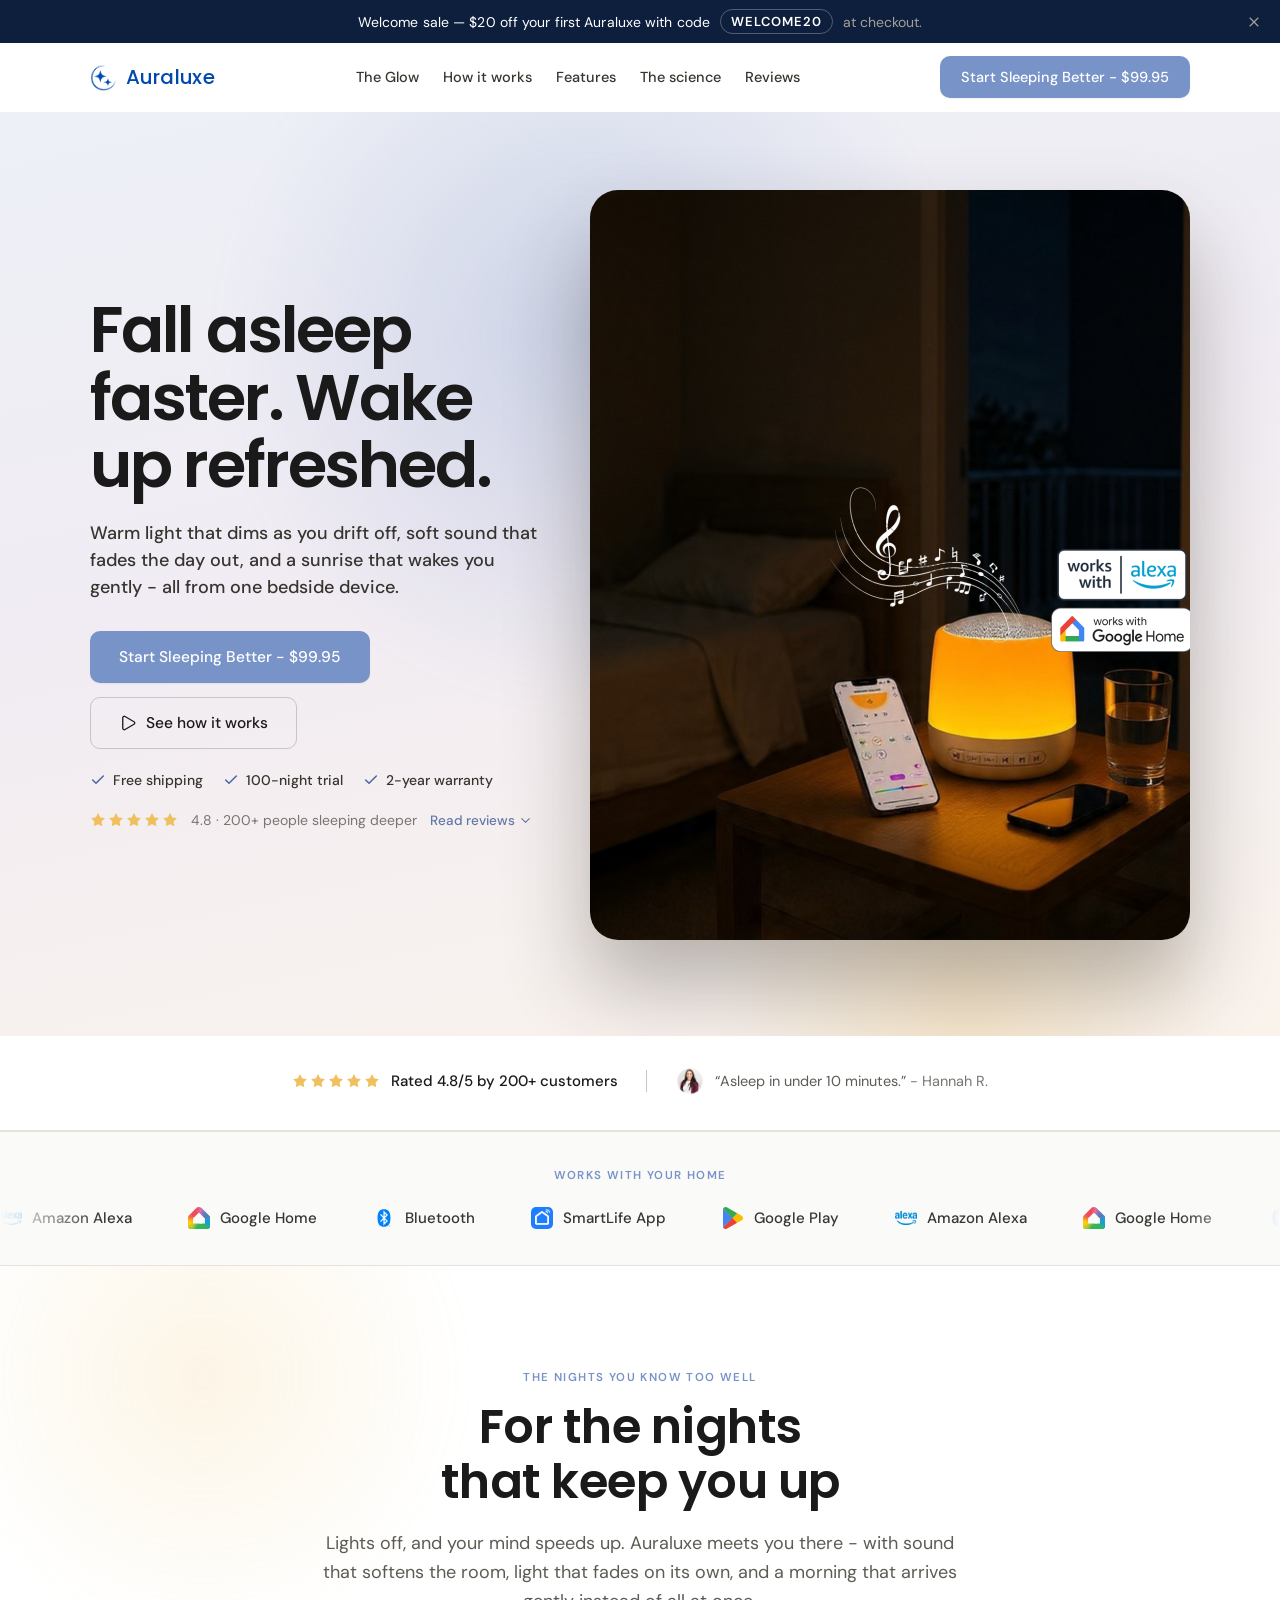
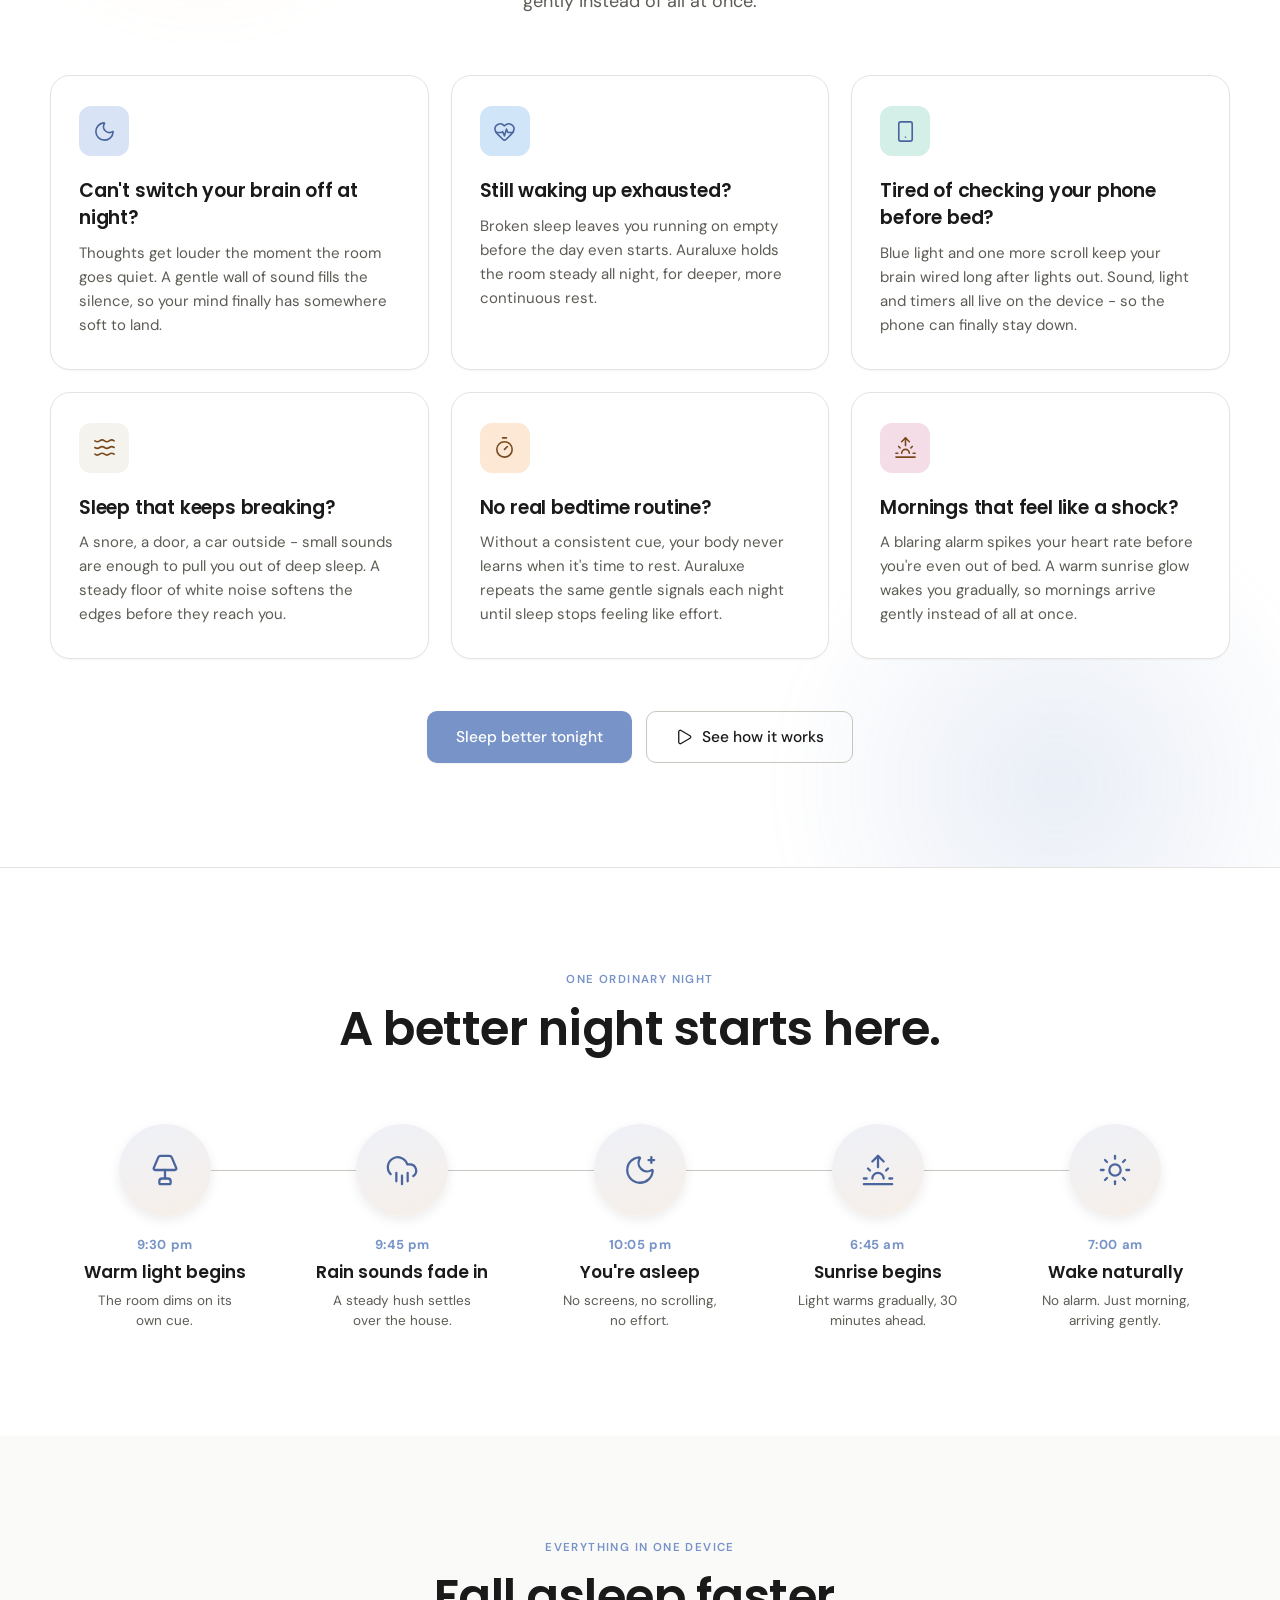
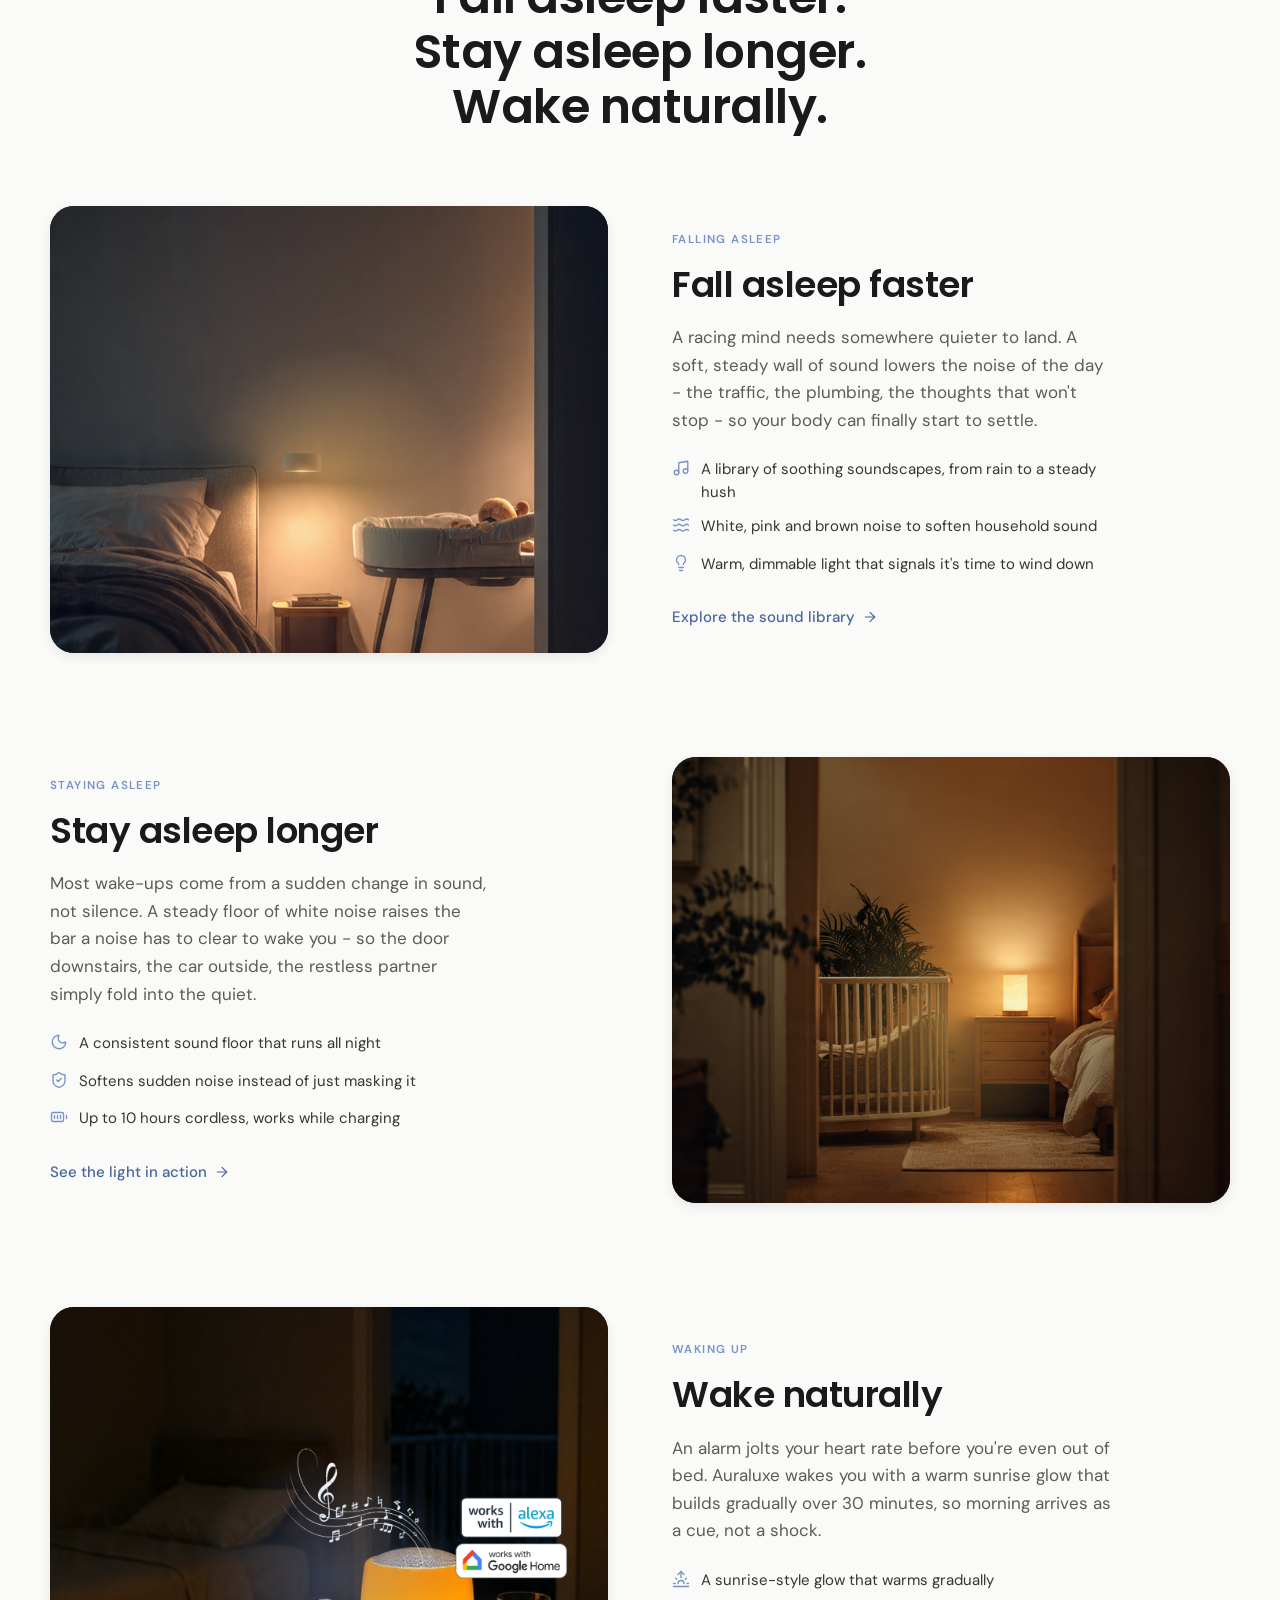
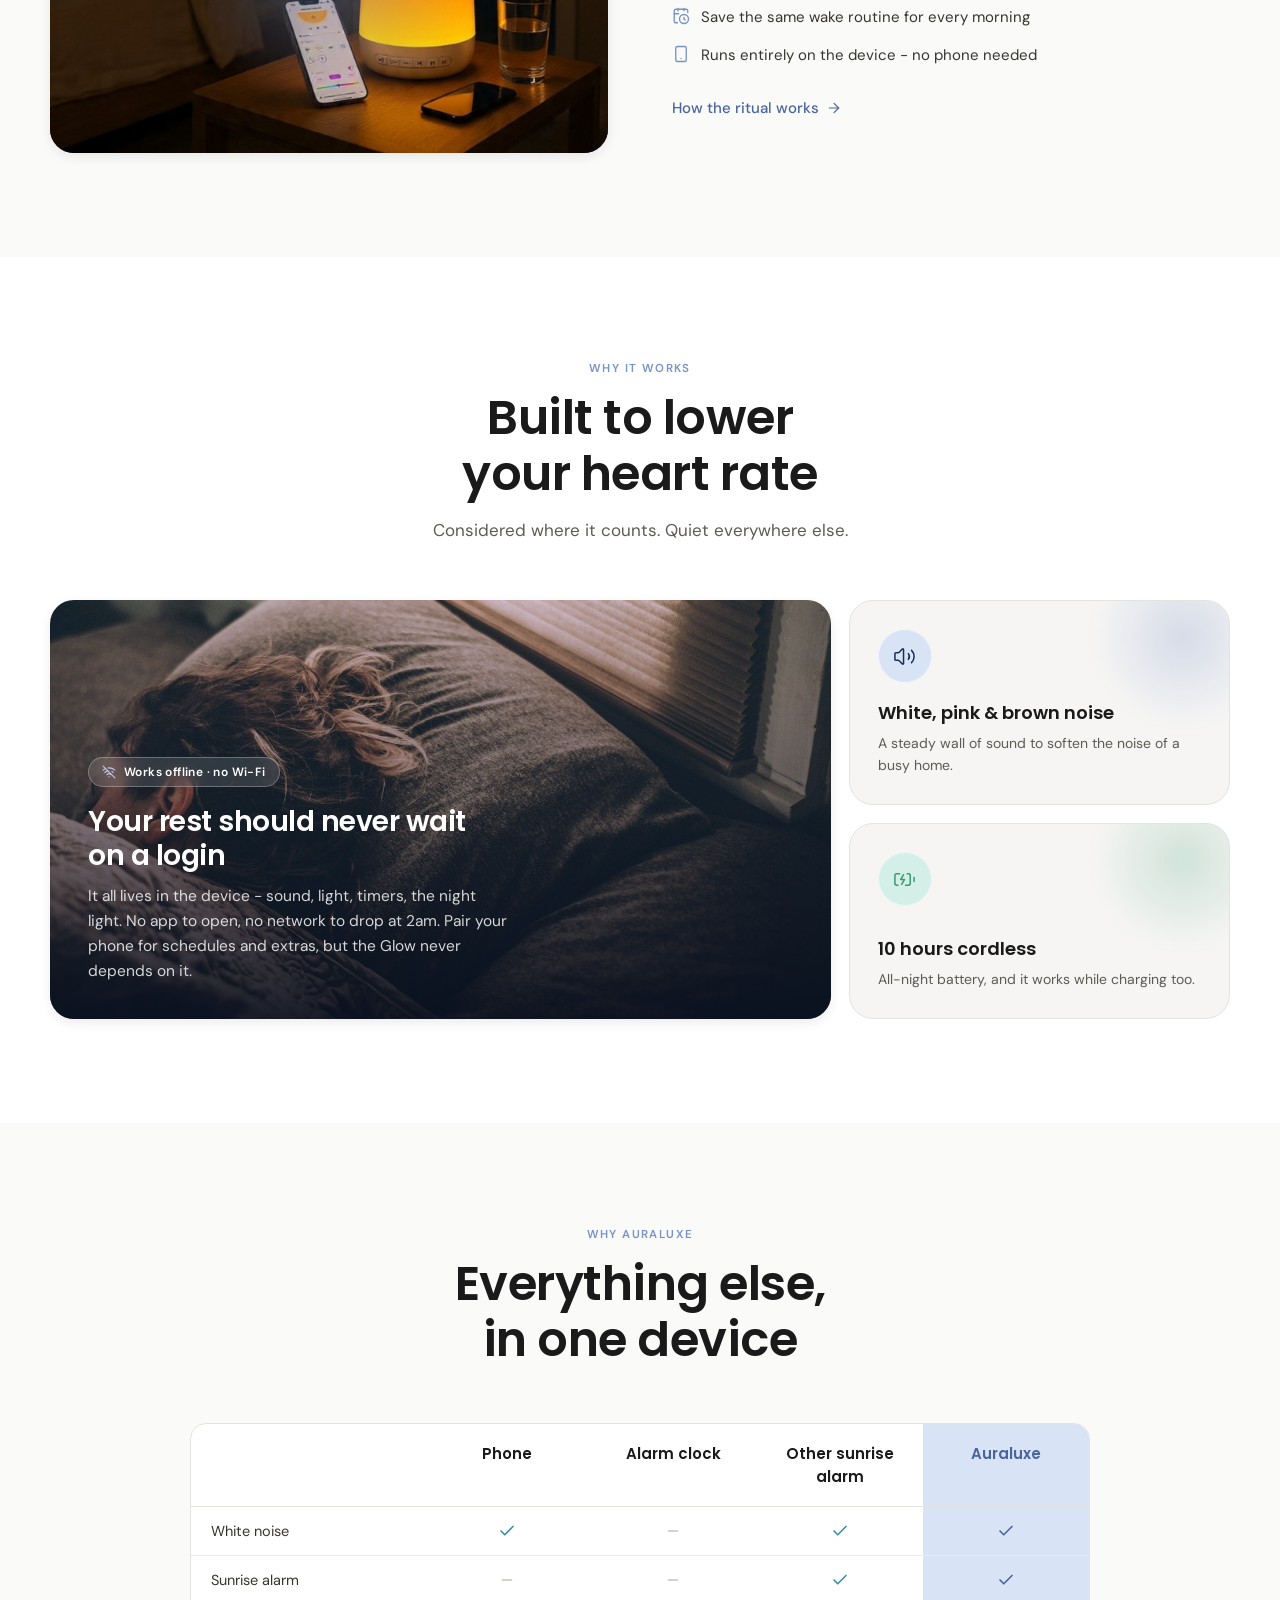
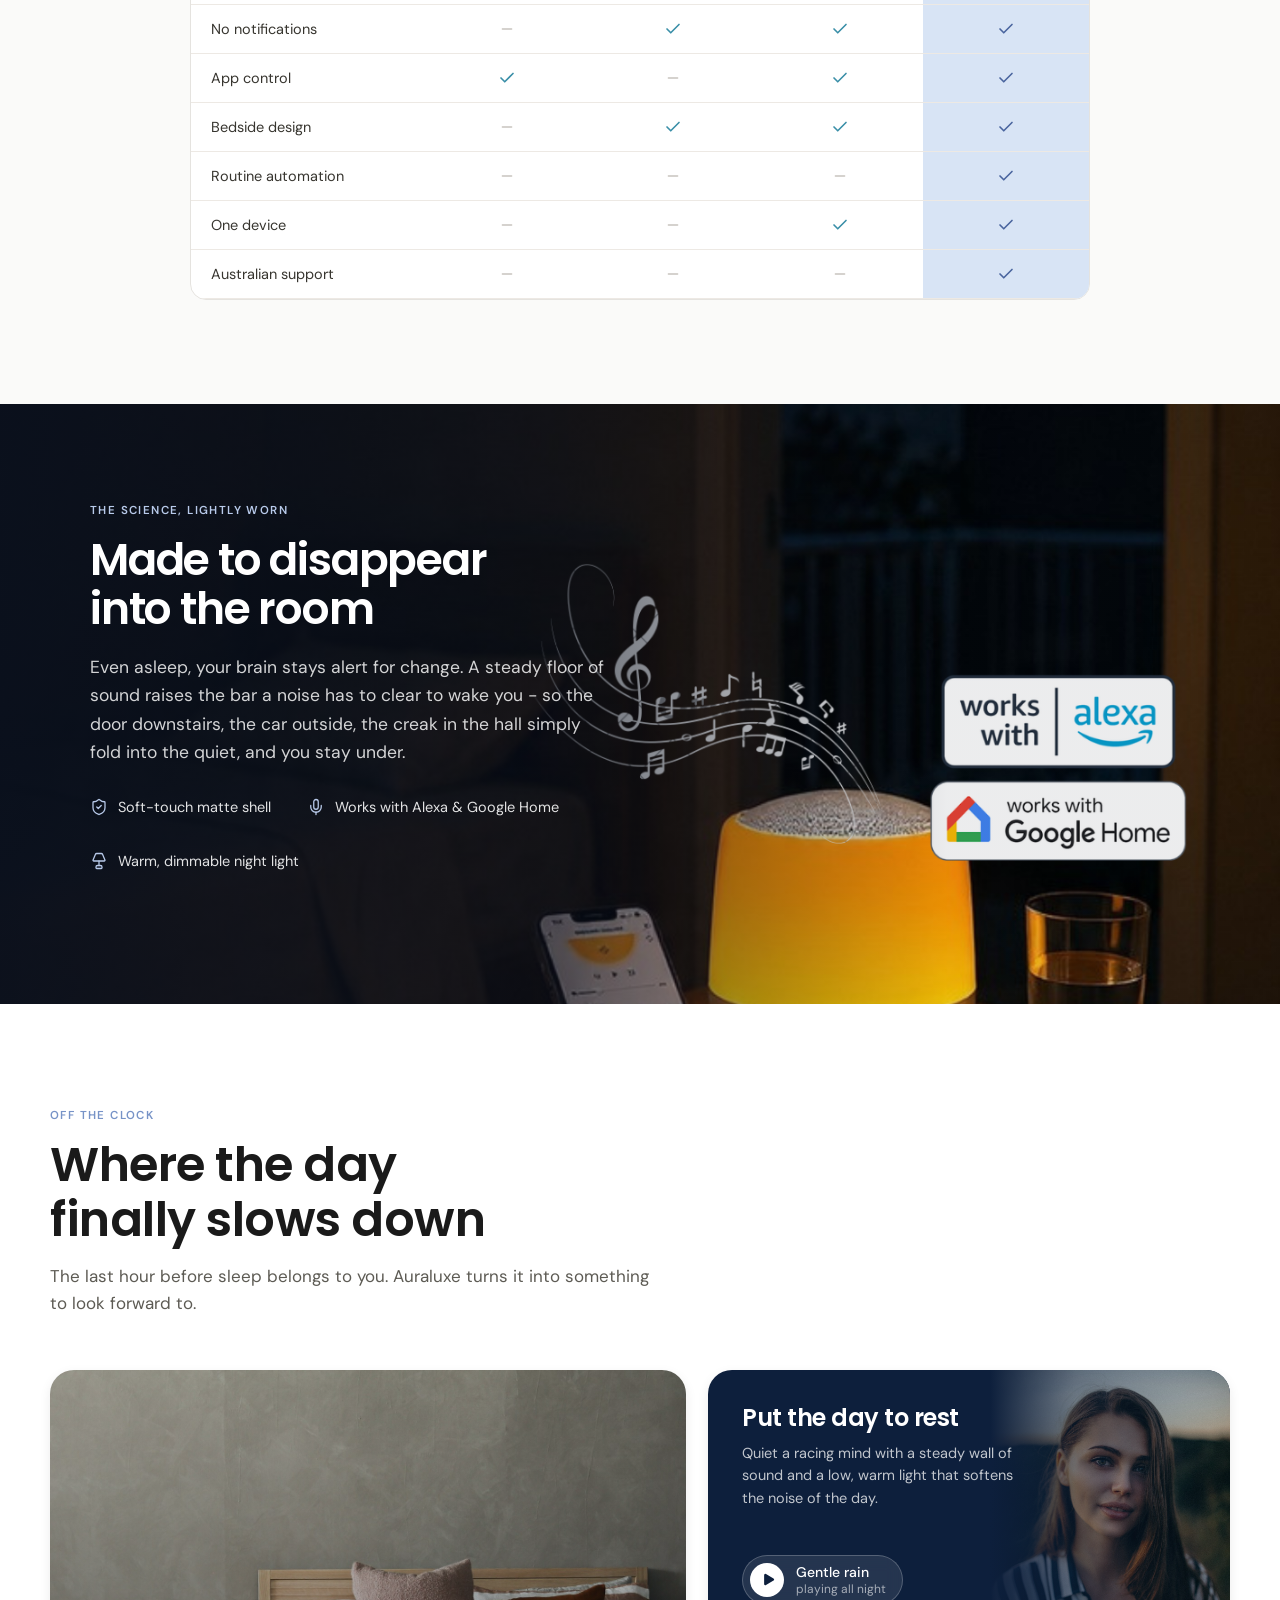
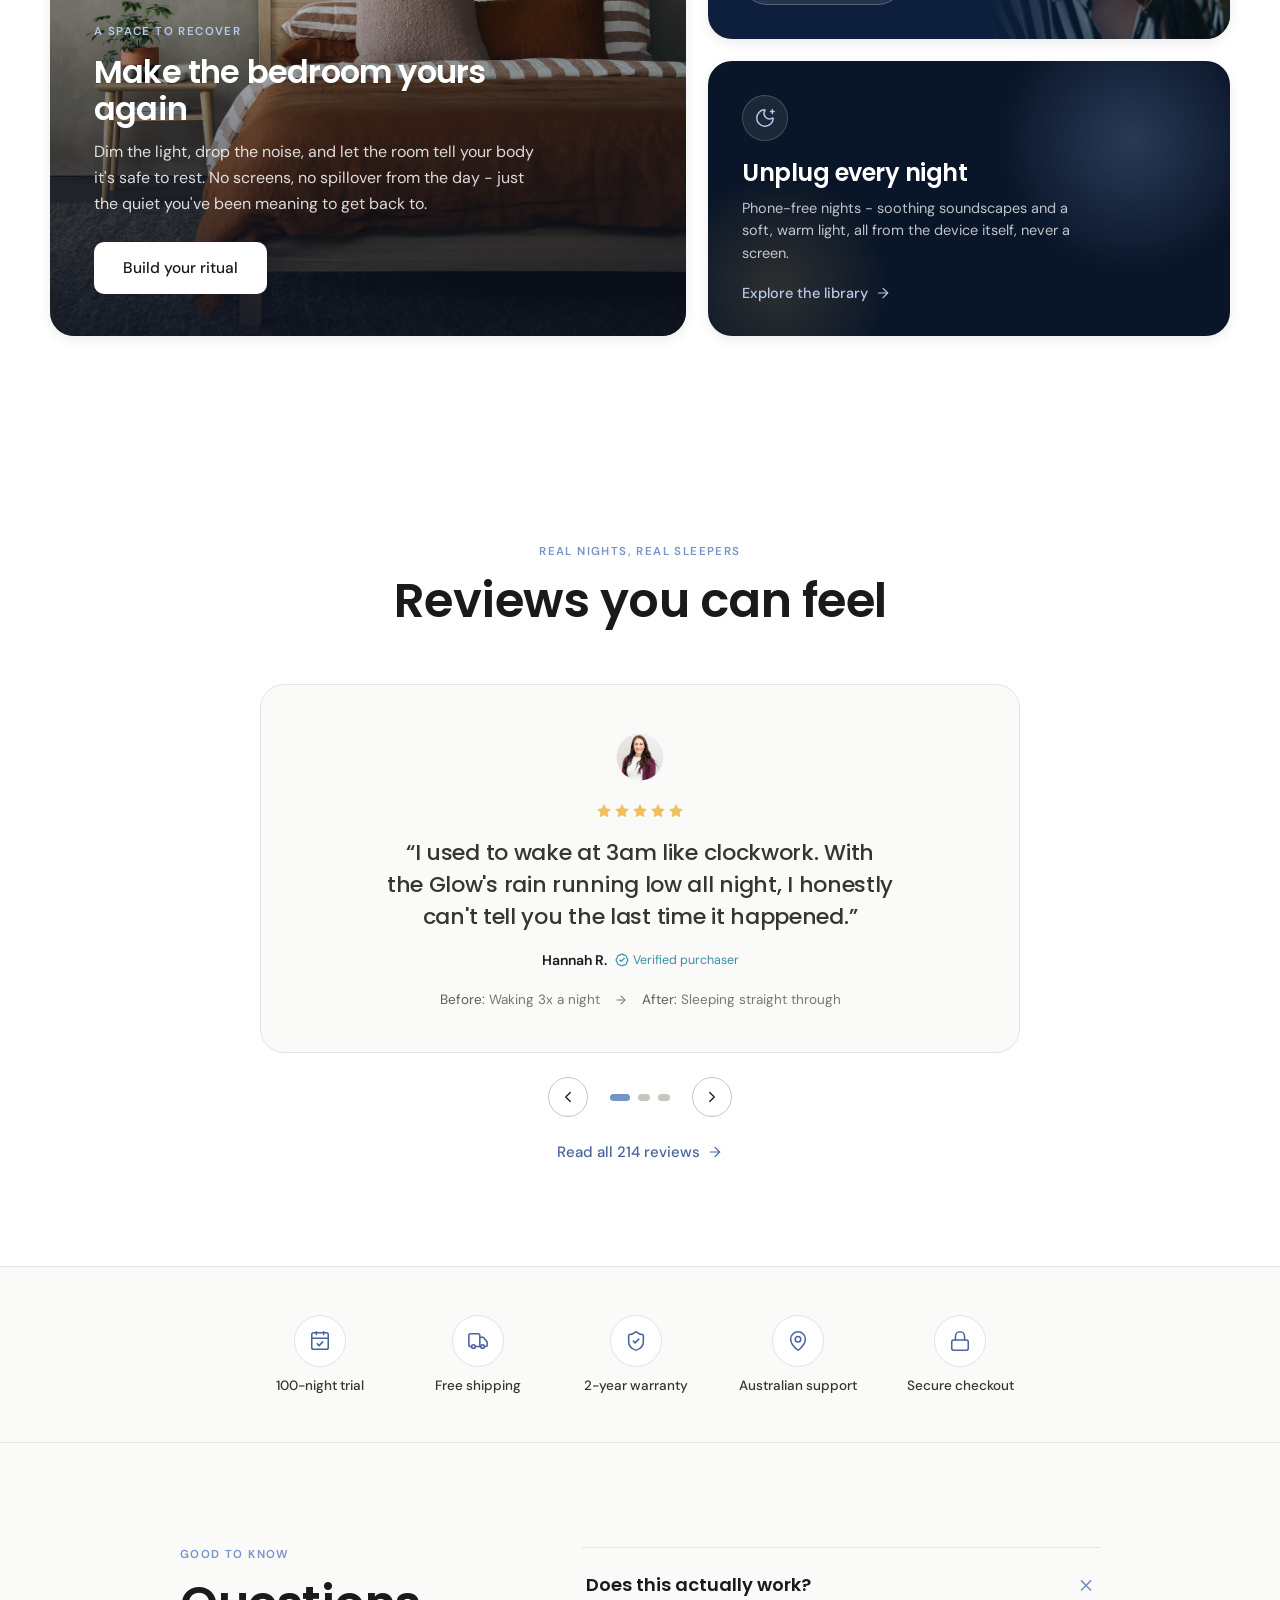
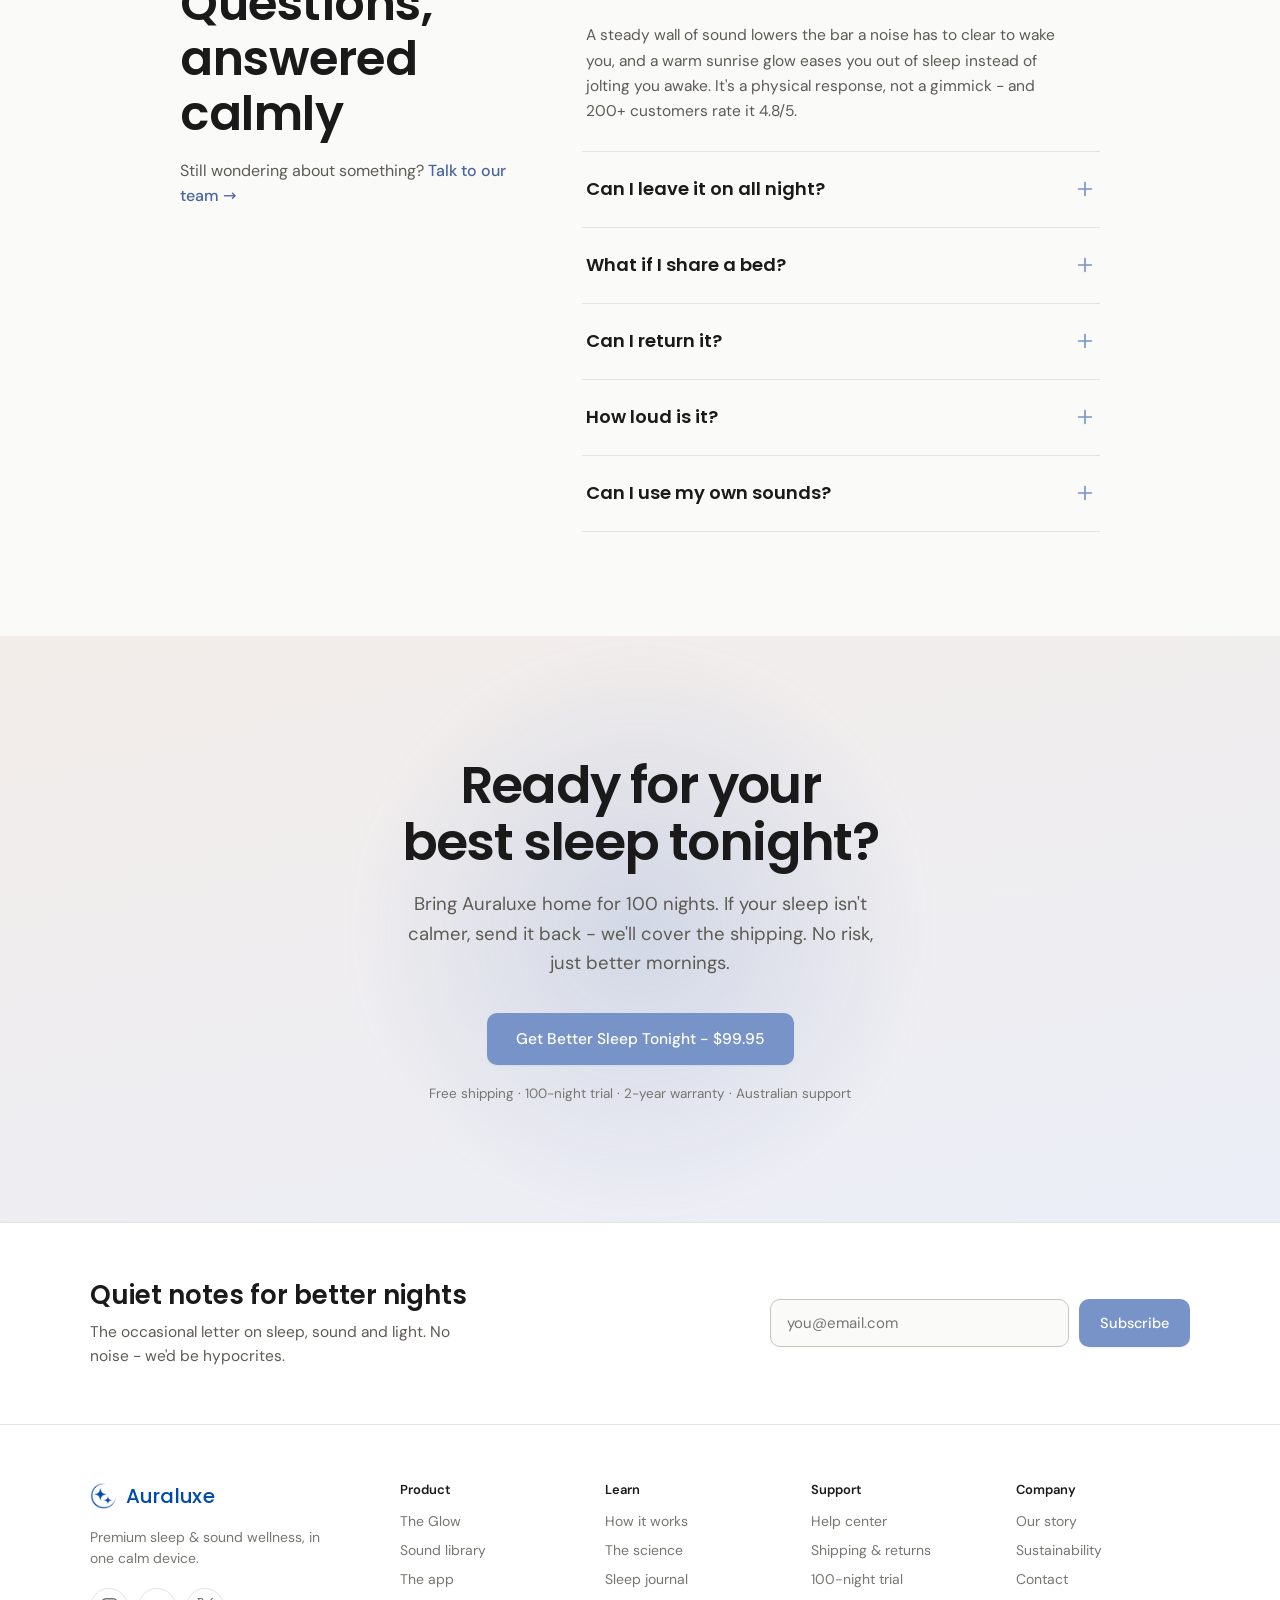
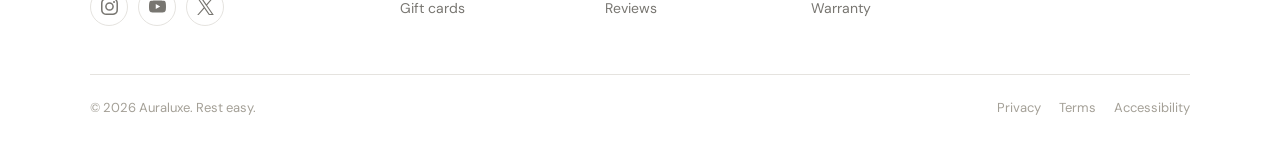
==== commit ee4a6836: "Add files via upload" ====
--- a/index.html
+++ b/index.html
@@ -35,6 +35,8 @@
     }
     @media (prefers-reduced-motion: reduce) { .aura-reveal { animation: none !important; opacity: 1 !important; transform: none !important; } }
 
+    @keyframes auraFade { from { opacity: 0; } to { opacity: 1; } }
+    @keyframes auraRise { from { opacity: 0; transform: translateY(10px) scale(.985); } to { opacity: 1; transform: none; } }
     @keyframes compatScroll { from { transform: translateX(0); } to { transform: translateX(-50%); } }
     .compat-marquee-track { animation: compatScroll 32s linear infinite; }
     .compat-marquee:hover .compat-marquee-track { animation-play-state: paused; }
@@ -223,6 +225,8 @@
     onCta: cta
   }), /*#__PURE__*/React.createElement(Footer, {
     onSubscribe: subscribe
+  }), /*#__PURE__*/React.createElement(PromoModal, {
+    delay: 6000
   }), /*#__PURE__*/React.createElement(TweaksPanel, null, /*#__PURE__*/React.createElement(TweakSection, {
     label: "Brand"
   }), /*#__PURE__*/React.createElement(TweakColor, {
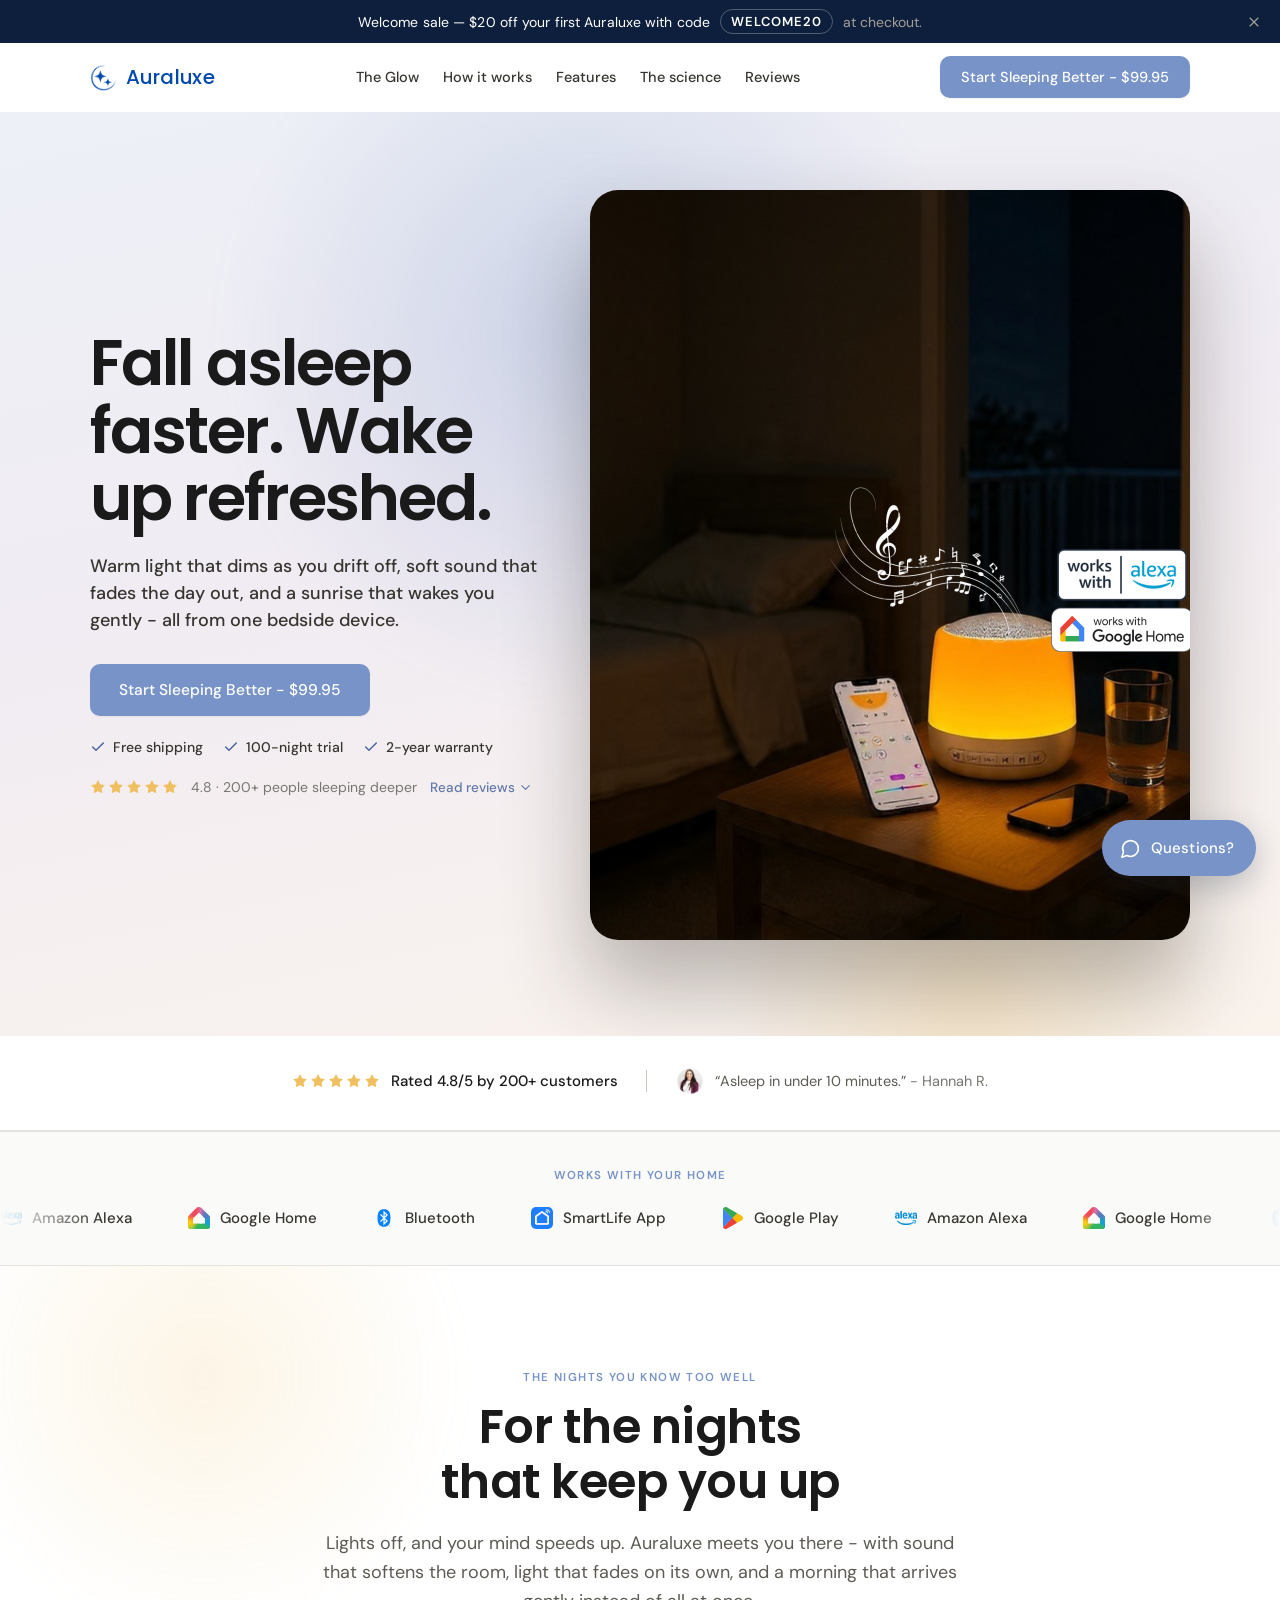
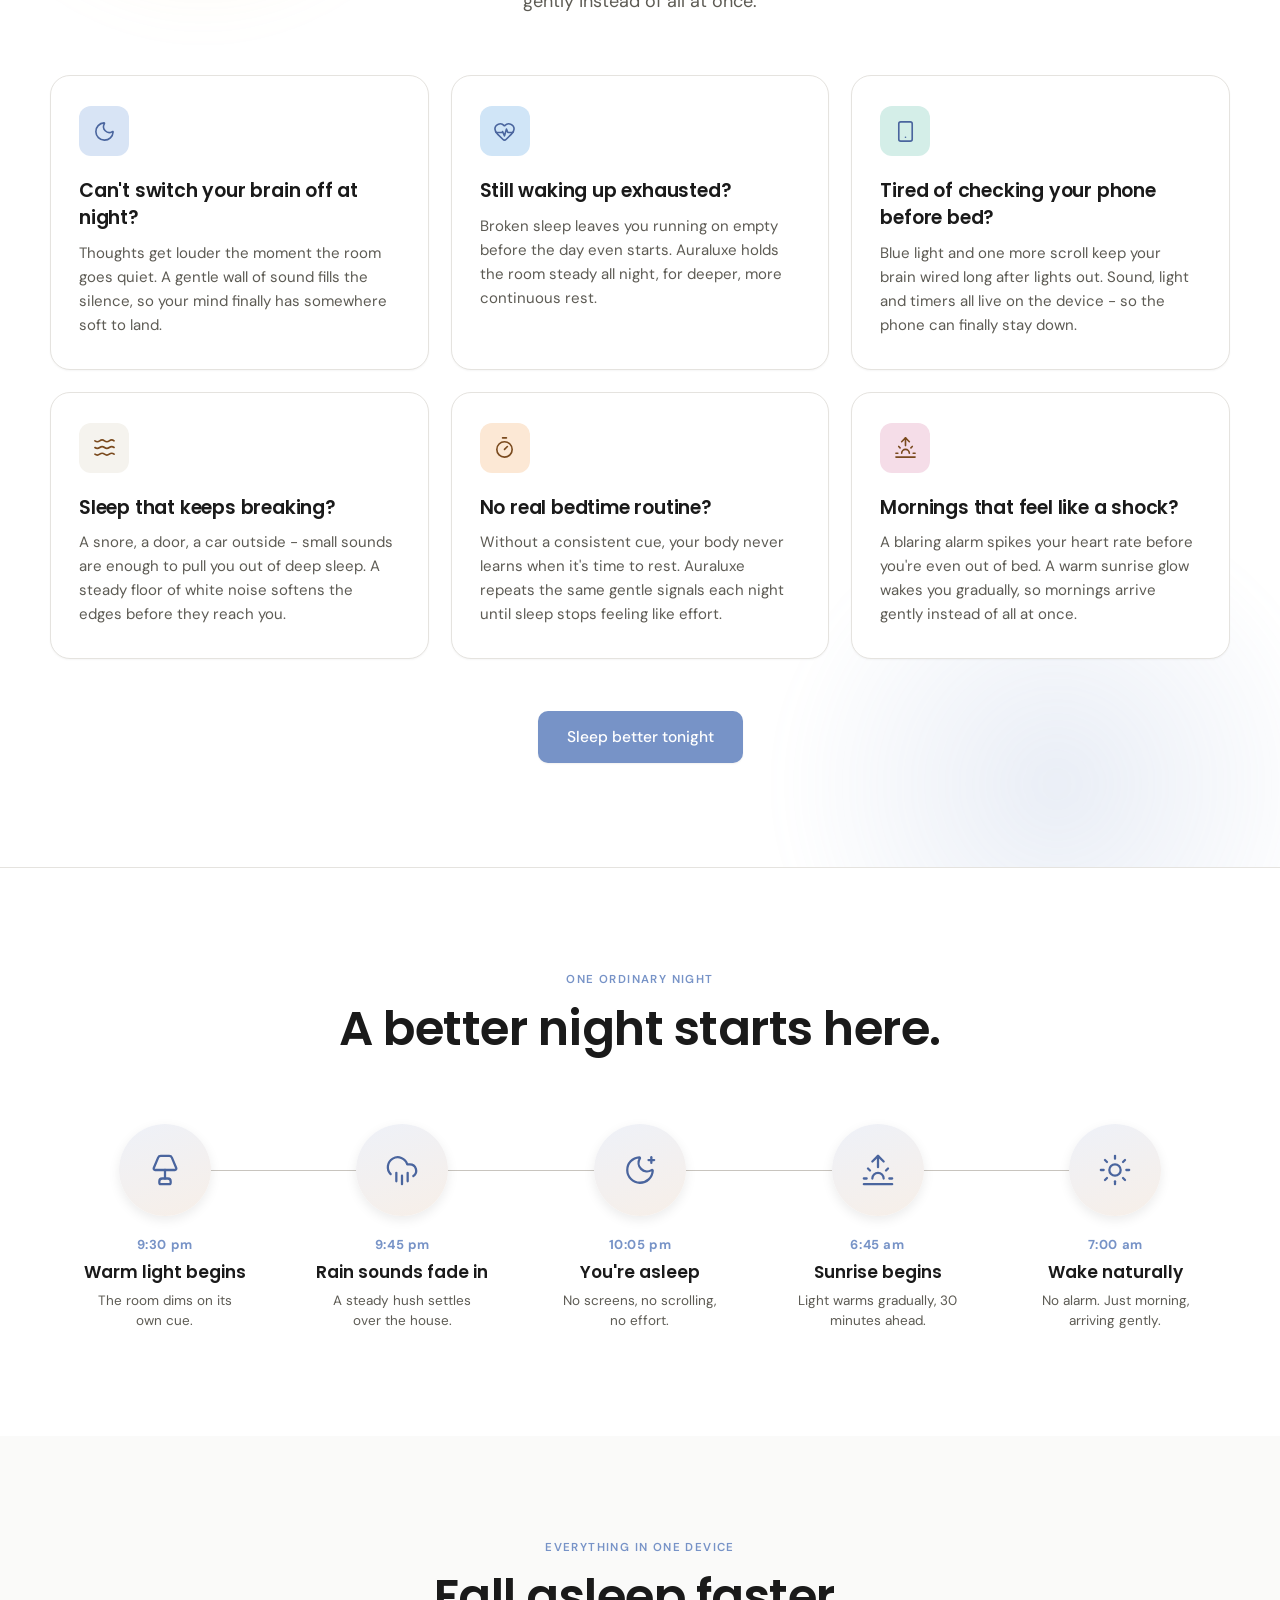
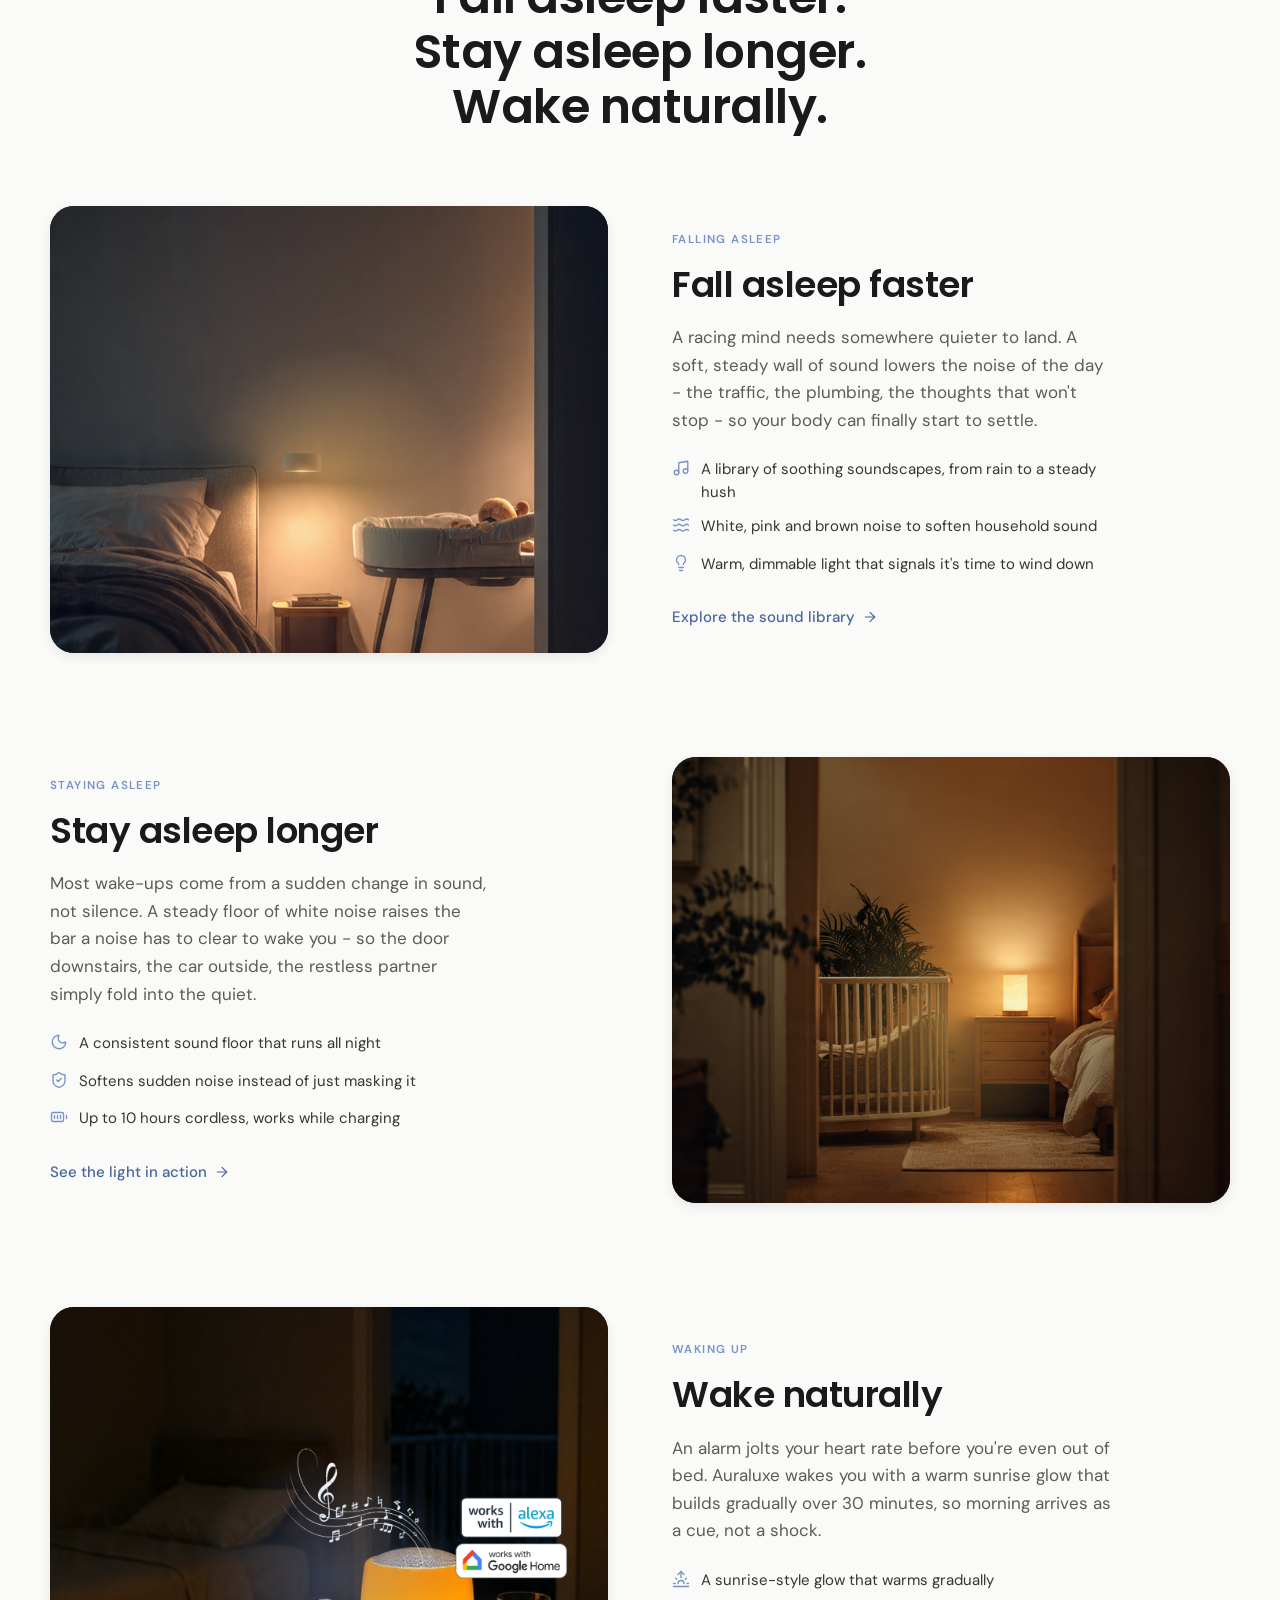
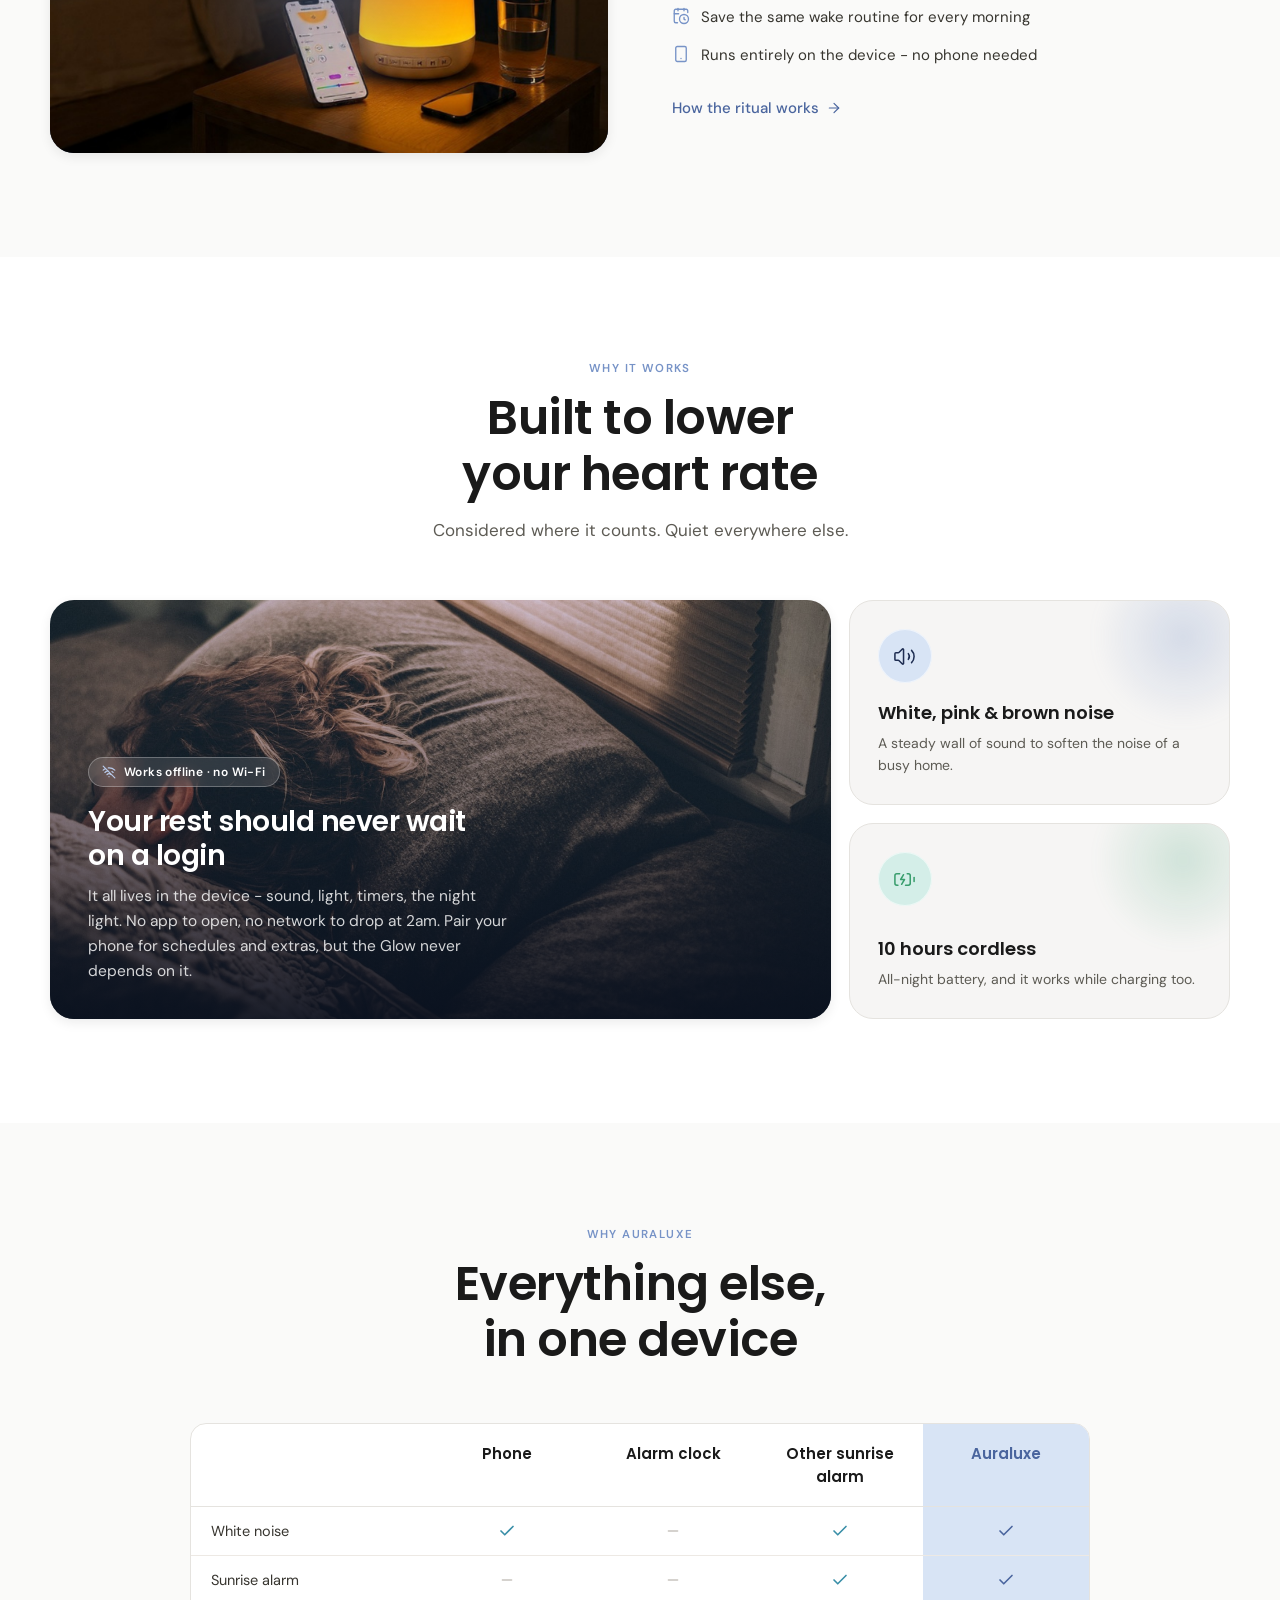
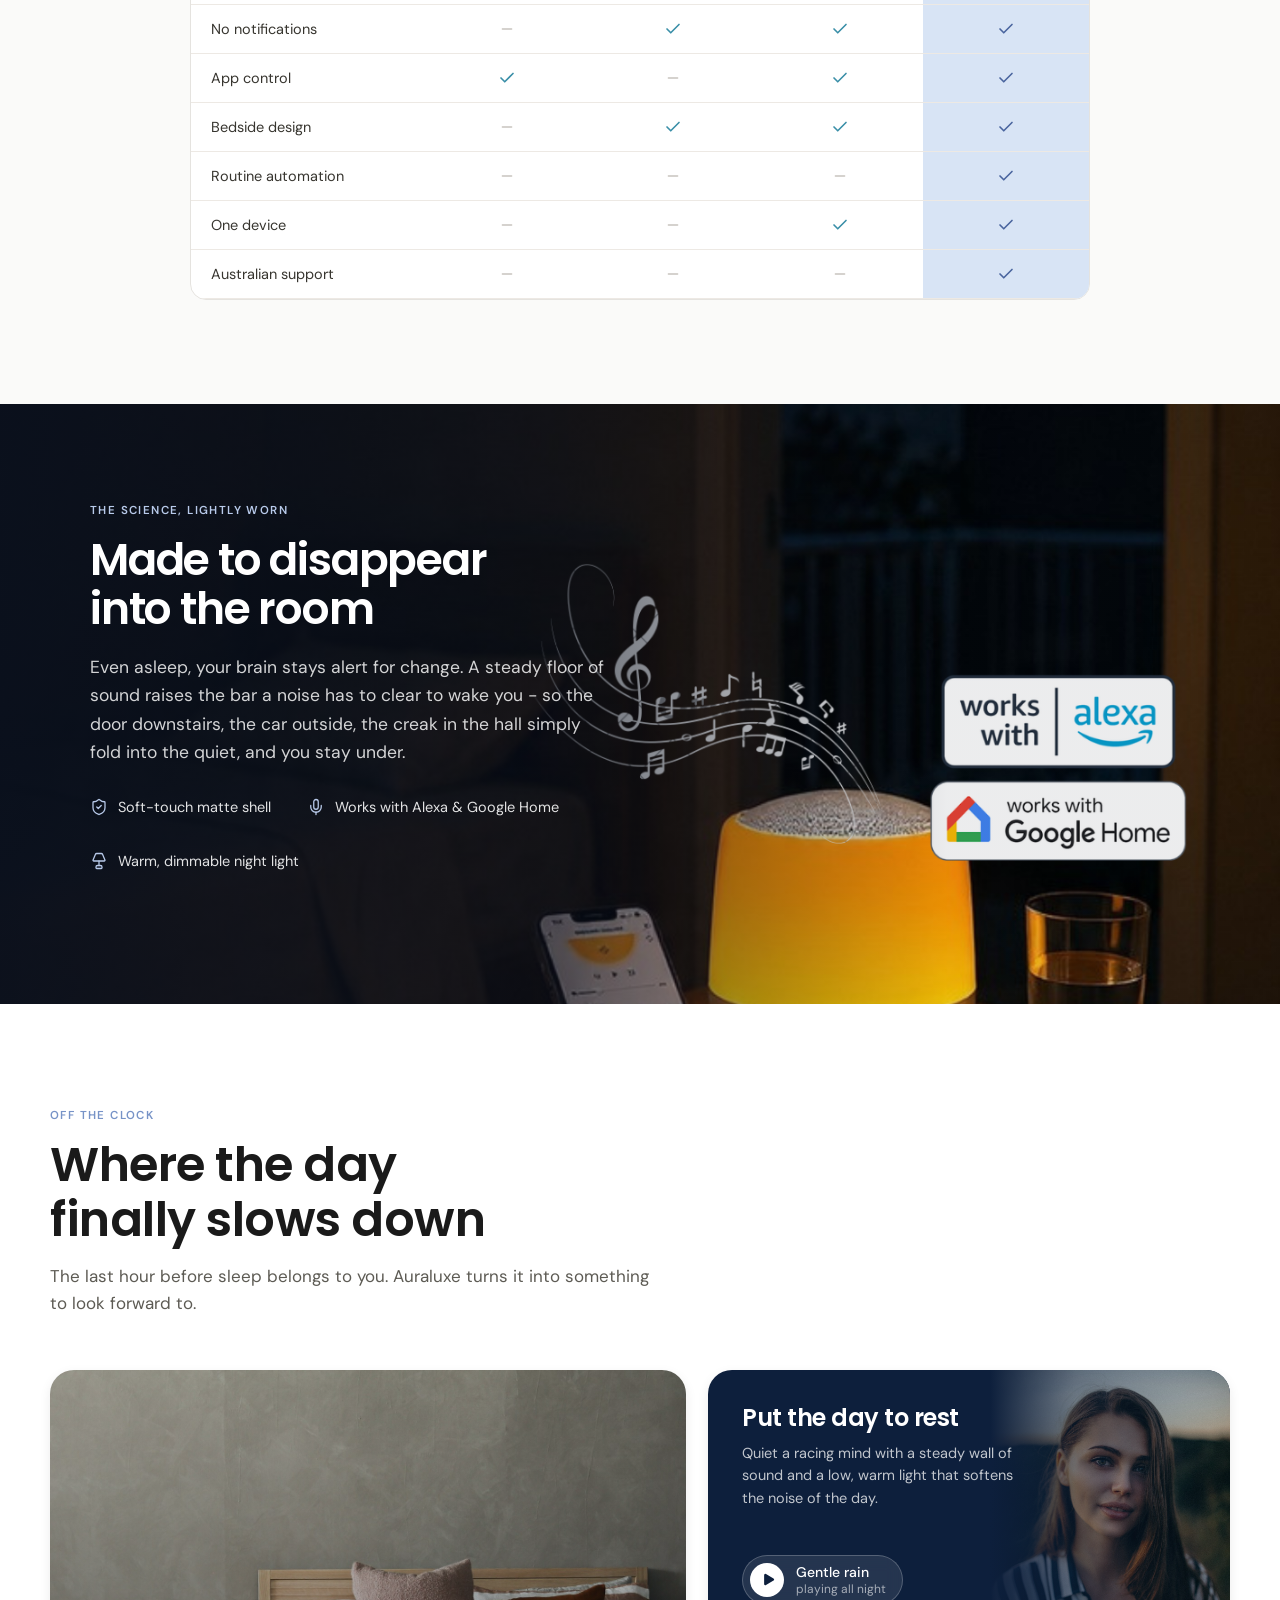
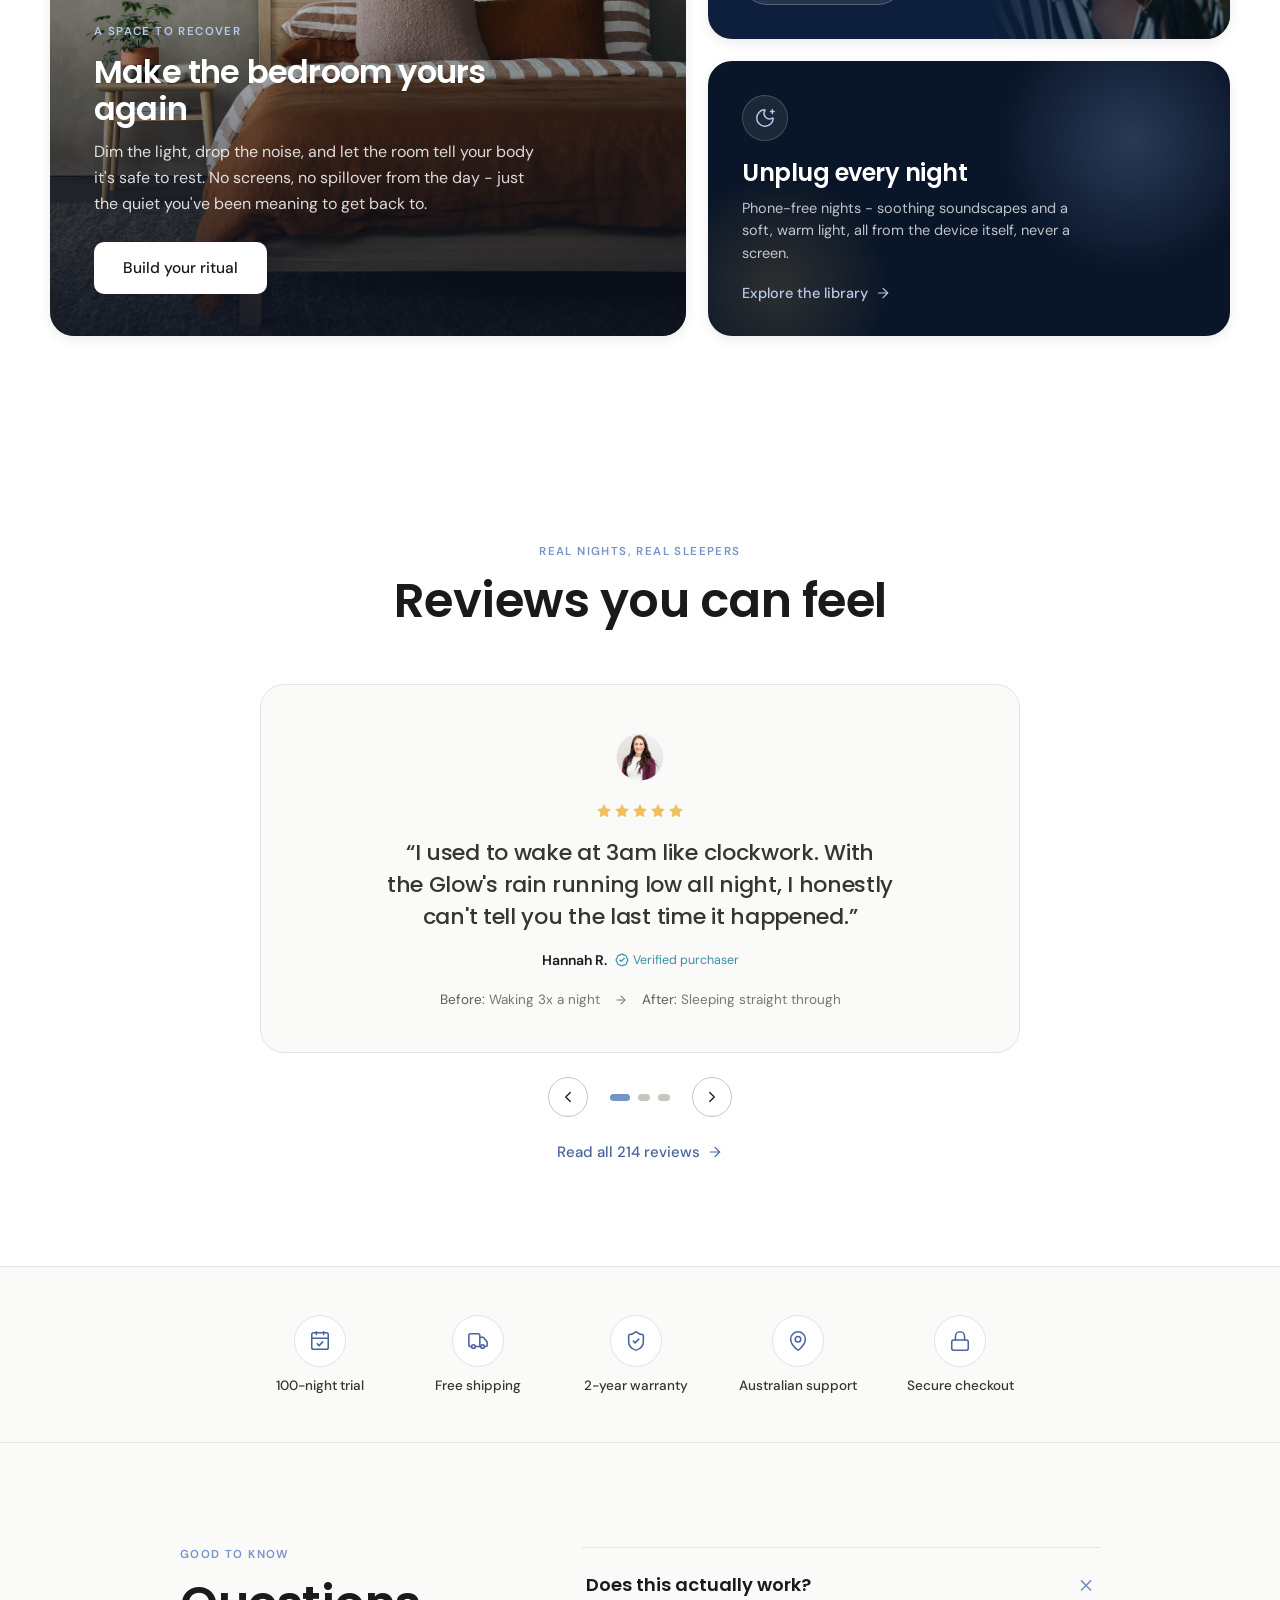
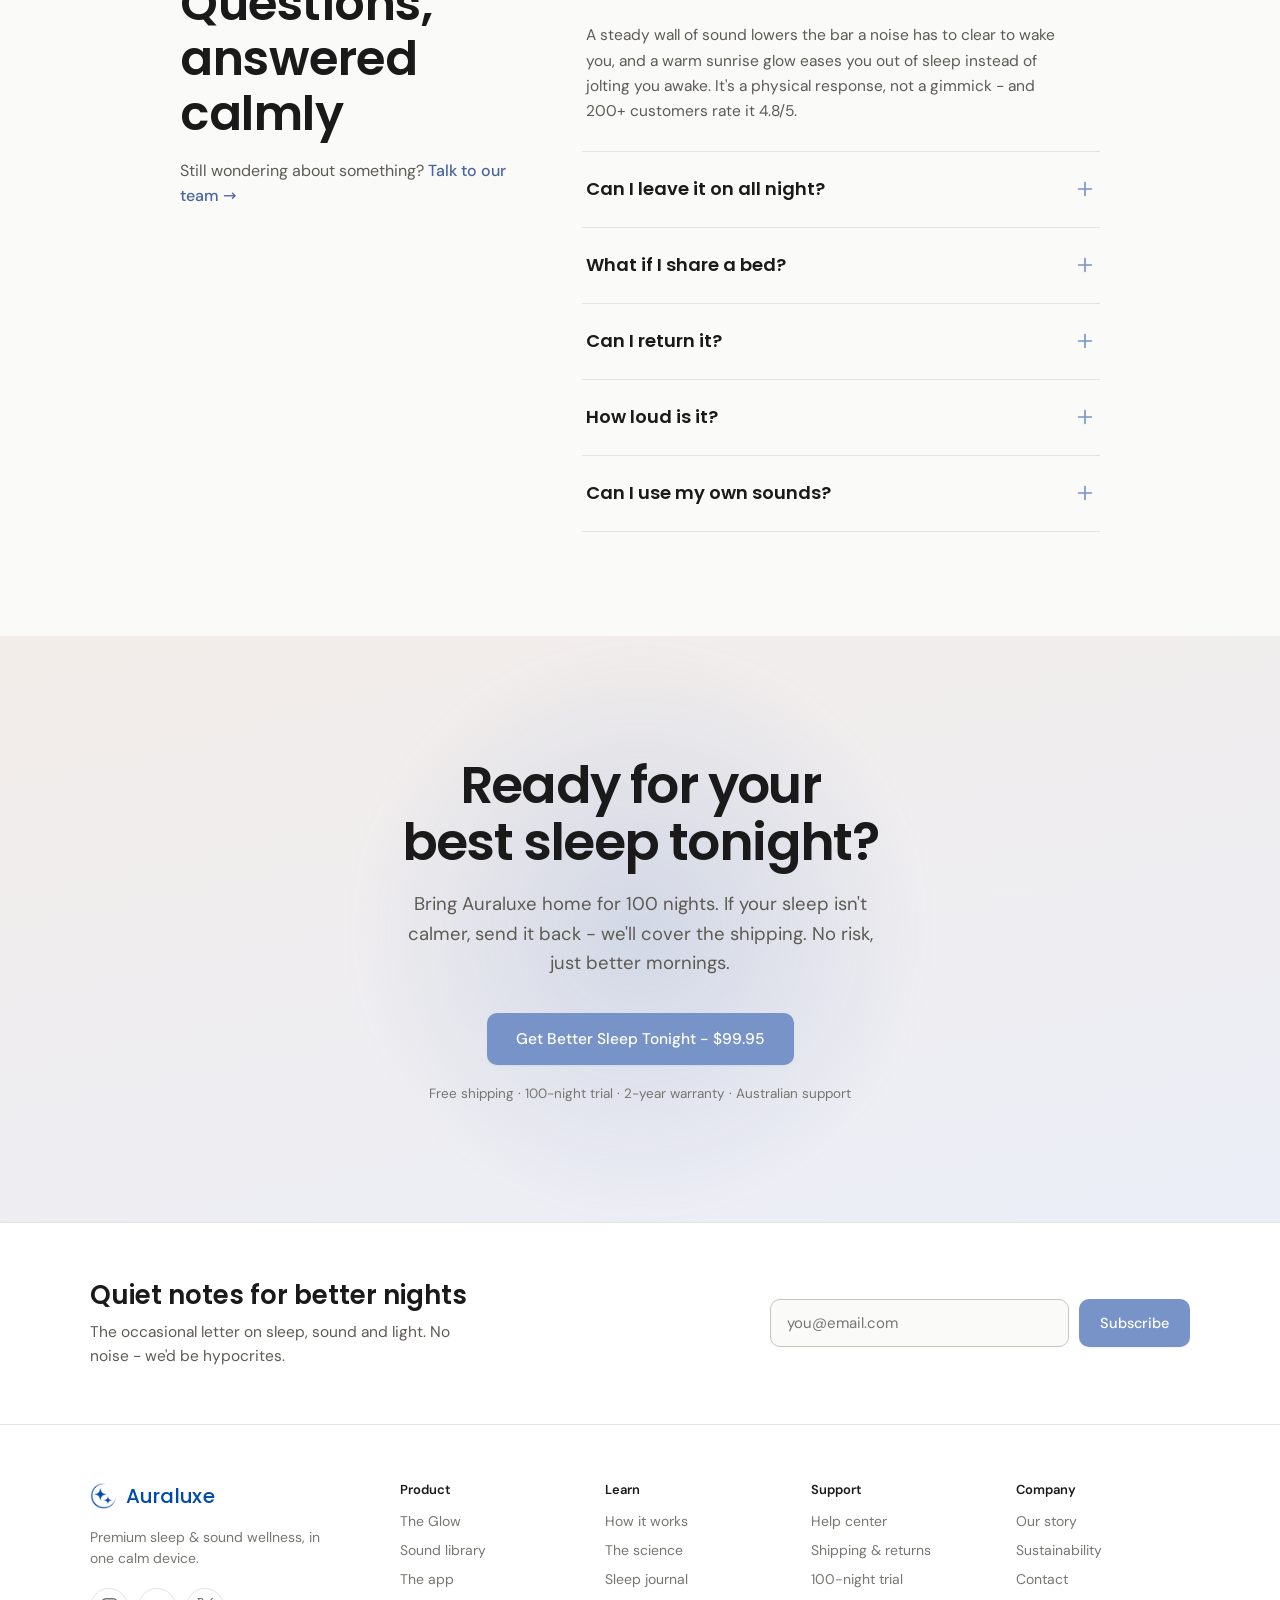
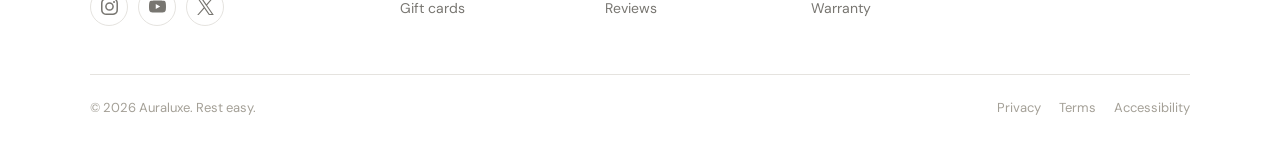
==== commit 090fbf49: "Add files via upload" ====
--- a/index.html
+++ b/index.html
@@ -253,5 +253,6 @@
   })));
 }
 ReactDOM.createRoot(document.getElementById('root')).render(/*#__PURE__*/React.createElement(App, null));</script>
-<template id="__bundler_thumbnail"><svg xmlns="http://www.w3.org/2000/svg" viewBox="0 0 100 100"><rect width="100" height="100" fill="#0d1f3c"/><circle cx="50" cy="50" r="20" fill="none" stroke="#7793C7" stroke-width="4"/><circle cx="58" cy="44" r="14" fill="#0d1f3c"/></svg></template></body>
+<template id="__bundler_thumbnail"><svg xmlns="http://www.w3.org/2000/svg" viewBox="0 0 100 100"><rect width="100" height="100" fill="#0d1f3c"/><circle cx="50" cy="50" r="20" fill="none" stroke="#7793C7" stroke-width="4"/><circle cx="58" cy="44" r="14" fill="#0d1f3c"/></svg></template><script src="js/chat-widget.js"></script>
+</body>
 </html>
